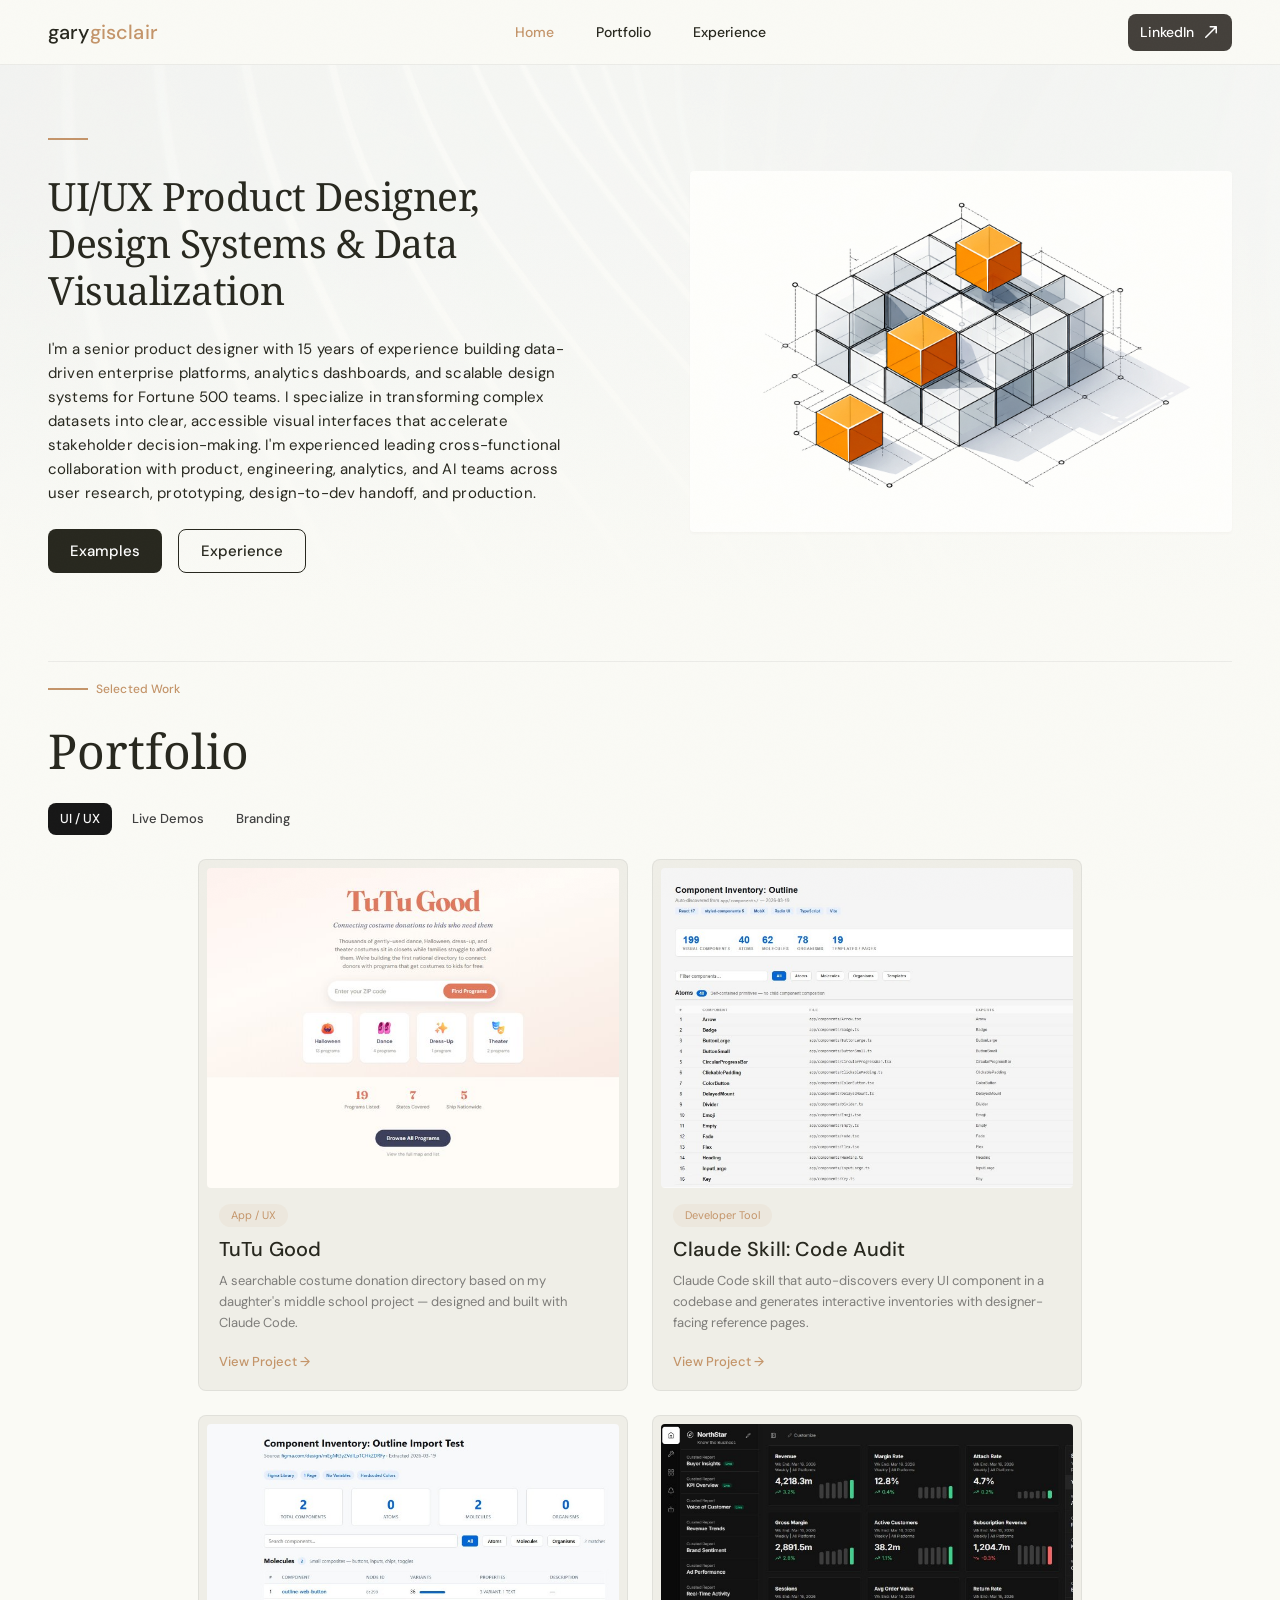
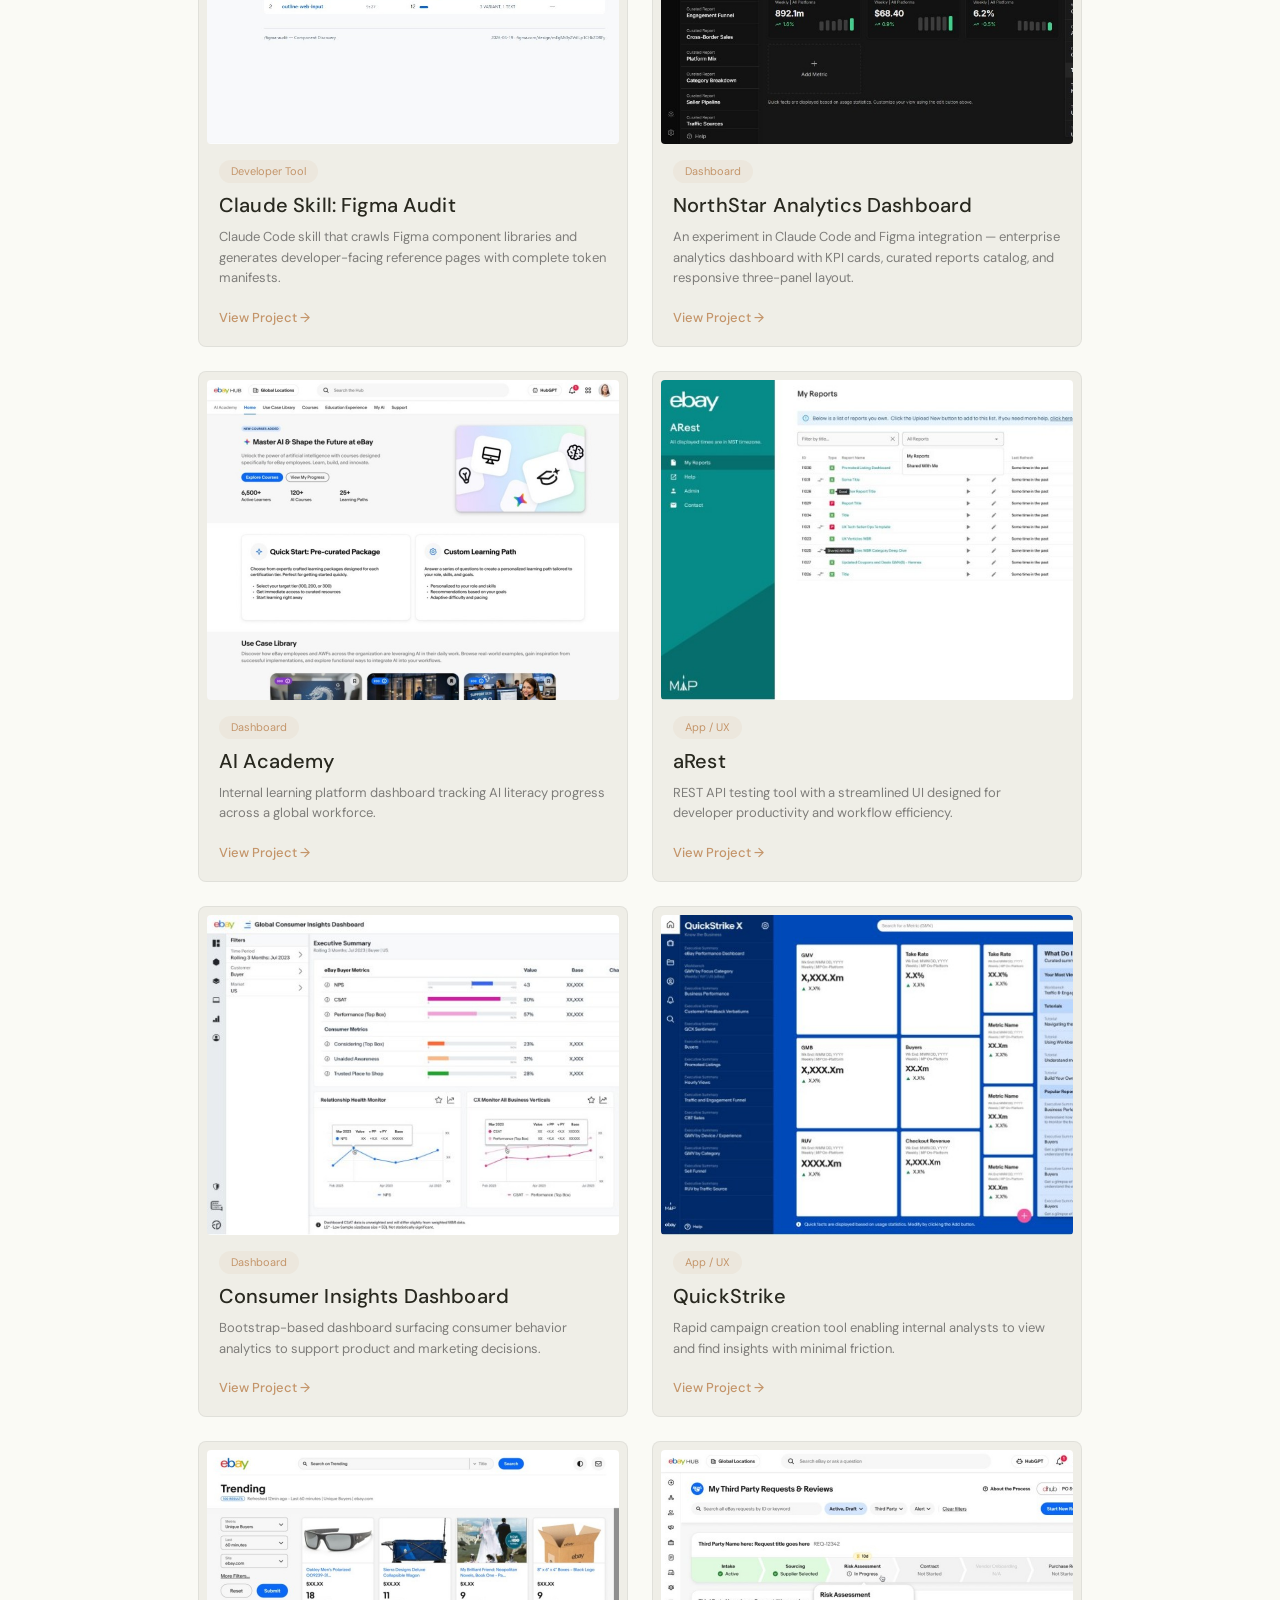
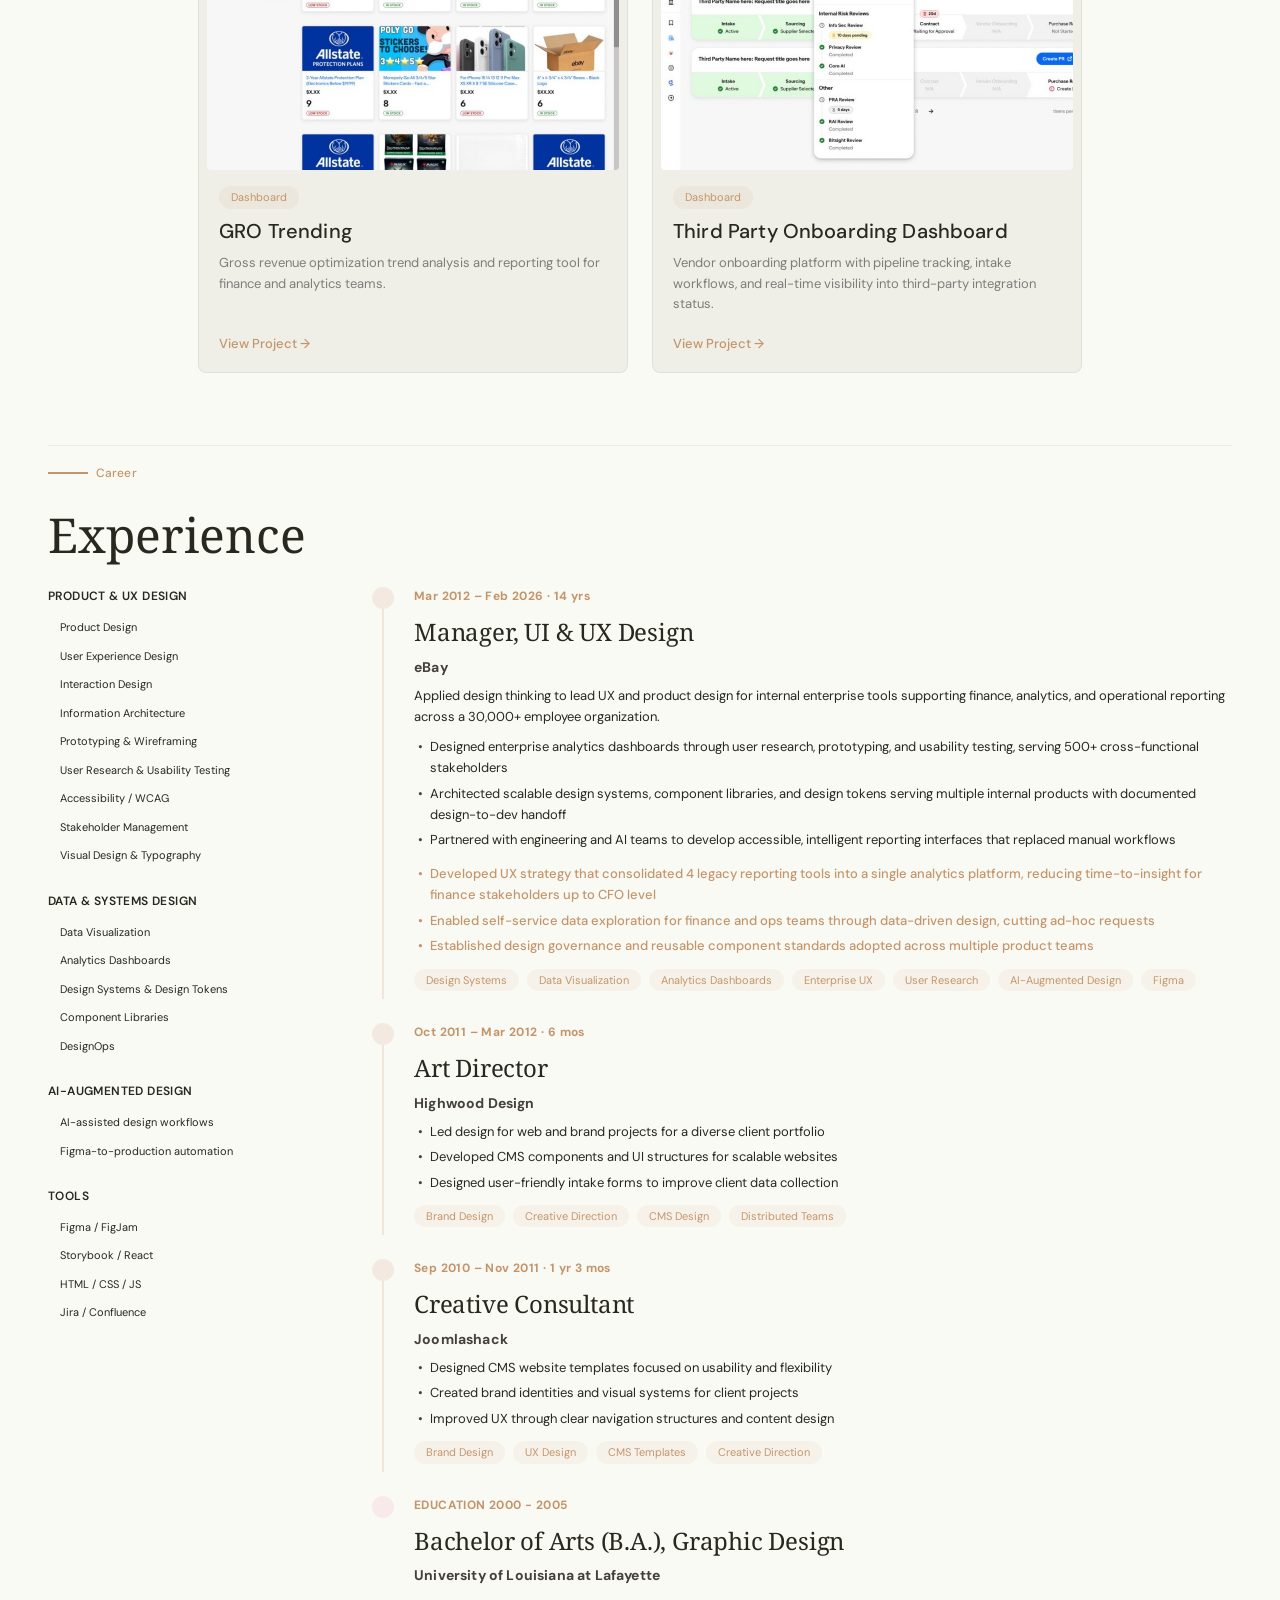
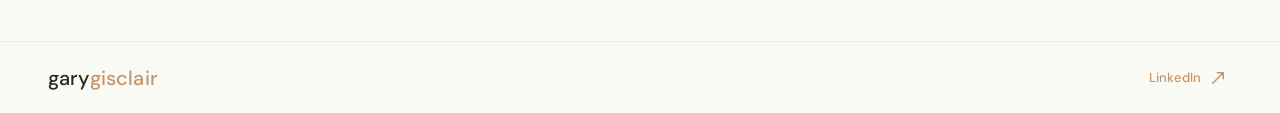
==== index.html @ 23866200 "Add TuTu Good project card to Live Demos and UI/UX tabs Costume donation directory based on Gary's d" ====
<!DOCTYPE html>
<html lang="en">
<head>
  <meta charset="UTF-8">
  <meta name="viewport" content="width=device-width, initial-scale=1.0">
  <title>Gary Gisclair — AI-Augmented Product Designer | UX/UI, Data Visualization & Design Systems</title>
  <meta name="description" content="Product designer with 14+ years creating data-driven enterprise applications, analytics dashboards, and scalable UI systems. Specializes in transforming complex data into clear visual interfaces.">
  <meta name="author" content="Gary Gisclair">
  <link rel="icon" href="/favicon.ico" sizes="any">
  <link rel="icon" href="/favicon.svg" type="image/svg+xml">
  <link rel="canonical" href="https://www.garygisclair.com/">

  <!-- Open Graph -->
  <meta property="og:type" content="website">
  <meta property="og:title" content="Gary Gisclair — AI-Augmented Product Designer">
  <meta property="og:description" content="Product designer with 14+ years creating data-driven enterprise applications, analytics dashboards, and scalable UI systems at eBay.">
  <meta property="og:url" content="https://www.garygisclair.com/">
  <meta property="og:image" content="https://www.garygisclair.com/images/hero-dashboard.png">
  <meta property="og:site_name" content="Gary Gisclair">

  <!-- Twitter Card -->
  <meta name="twitter:card" content="summary_large_image">
  <meta name="twitter:title" content="Gary Gisclair — AI-Augmented Product Designer">
  <meta name="twitter:description" content="Product designer with 14+ years creating data-driven enterprise applications, analytics dashboards, and scalable UI systems.">
  <meta name="twitter:image" content="https://www.garygisclair.com/images/hero-dashboard.png">

  <!-- Structured Data -->
  <script type="application/ld+json">
  {
    "@context": "https://schema.org",
    "@type": "ProfilePage",
    "mainEntity": {
      "@type": "Person",
      "name": "Gary Gisclair",
      "jobTitle": "AI-Augmented Product Designer",
      "description": "Product designer with 14+ years creating data-driven enterprise applications, analytics dashboards, and scalable UI systems.",
      "url": "https://www.garygisclair.com",
      "sameAs": [
        "https://www.linkedin.com/in/gary-gisclair-3093a55/"
      ],
      "alumniOf": {
        "@type": "CollegeOrUniversity",
        "name": "University of Louisiana at Lafayette"
      },
      "knowsAbout": [
        "Product Design",
        "User Experience Design",
        "Data Visualization",
        "Analytics Dashboards",
        "Design Systems",
        "AI-Augmented Design",
        "Enterprise UX",
        "Brand Design",
        "Interaction Design"
      ]
    }
  }
  </script>

  <link rel="preconnect" href="https://fonts.googleapis.com">
  <link rel="preconnect" href="https://fonts.gstatic.com" crossorigin>
  <link href="https://fonts.googleapis.com/css2?family=Noto+Serif:wght@400;500&family=DM+Sans:opsz,wght@9..40,300;9..40,400;9..40,500;9..40,600;9..40,700&display=swap" rel="stylesheet">
  <link rel="stylesheet" href="styles.css">
  <script src="https://mcp.figma.com/mcp/html-to-design/capture.js" async></script>
</head>
<body>

  <!-- Navigation -->
  <nav class="nav" aria-label="Main navigation">
    <div class="nav__inner">
      <a href="#" class="logo" aria-label="Gary Gisclair home">
        <span class="logo__first">gary</span><span class="logo__last">gisclair</span>
      </a>
      <div class="nav__links">
        <a href="#" class="nav__link nav__link--active">Home</a>
        <a href="#portfolio" class="nav__link">Portfolio</a>
        <a href="#experience" class="nav__link">Experience</a>
      </div>
      <div class="nav__actions">
        <a href="https://www.linkedin.com/in/gary-gisclair-3093a55/" target="_blank" rel="noopener noreferrer" class="btn btn--nav">
          LinkedIn
          <svg class="btn__icon" viewBox="0 0 18 18" fill="none" xmlns="http://www.w3.org/2000/svg" aria-hidden="true">
            <path d="M3.75 14.25L14.25 3.75M14.25 3.75H8.25M14.25 3.75V9.75" stroke="currentColor" stroke-width="1.5" stroke-linecap="round" stroke-linejoin="round"/>
          </svg>
        </a>
      </div>
    </div>
  </nav>

  <main>

    <!-- ================================================
         HERO
         ================================================ -->
    <section class="section hero" aria-label="Introduction">
      <div class="container">
        <div class="hero__inner">

          <div class="hero__content reveal">
            <div class="section-label" aria-hidden="true">
              <span class="section-label__line"></span>
            </div>
            <h1 class="hero__heading">UI/UX Product Designer, <br>Design Systems &amp; Data Visualization</h1>
            <p class="hero__bio">I'm a senior product designer with 15 years of experience building data-driven enterprise platforms, analytics dashboards, and scalable design systems for Fortune 500 teams. I specialize in transforming complex datasets into clear, accessible visual interfaces that accelerate stakeholder decision-making. I'm experienced leading cross-functional collaboration with product, engineering, analytics, and AI teams across user research, prototyping, design-to-dev handoff, and production.</p>
            <div class="hero__ctas">
              <a href="#portfolio" class="btn btn--solid btn--lg">Examples</a>
              <a href="#experience" class="btn btn--outline btn--lg">Experience</a>
            </div>
          </div>

          <div class="hero__card reveal">
            <img src="images/hero-cubes.png" alt="Isometric design system blocks illustration" class="hero__image">
          </div>

        </div>
      </div>
    </section>

    <!-- ================================================
         PORTFOLIO
         ================================================ -->
    <section class="section" id="portfolio" aria-label="Portfolio">
      <div class="container">

        <header class="section-header section-header--blue reveal">
          <div class="section-label">
            <span class="section-label__line"></span>
            <span class="section-label__text">Selected Work</span>
          </div>
          <h2 class="section-title">Portfolio</h2>
        </header>

        <div class="portfolio-tabs" role="tablist" aria-label="Portfolio categories">
          <button class="portfolio-tab portfolio-tab--active" role="tab" aria-selected="true" data-tab="ui-ux">UI / UX</button>
          <button class="portfolio-tab" role="tab" aria-selected="false" data-tab="live-demos">Live Demos</button>

          <button class="portfolio-tab" role="tab" aria-selected="false" data-tab="branding">Branding</button>
        </div>

        <div class="pcard-grid" id="portfolio-grid">

          <!-- Live Demos -->
          <a class="pcard pcard--link" data-tab="live-demos" href="https://garygisclair.github.io/costume-directory/" target="_blank" rel="noopener noreferrer">
            <div class="pcard__media"><img src="images/tutugood/page-01-824w.jpg" alt="TuTu Good costume donation directory" style="object-position: center center;"></div>
            <div class="pcard__body">
              <span class="tag pcard__category">Live Demo</span>
              <h3 class="pcard__title">TuTu Good</h3>
              <p class="pcard__desc">A searchable costume donation directory based on my daughter's middle school project — designed and built with Claude Code.</p>
              <span class="pcard__cta">View Demo &rarr;</span>
            </div>
          </a>

          <a class="pcard pcard--link" data-tab="live-demos" href="https://northstar-live.vercel.app/" target="_blank" rel="noopener noreferrer">
            <div class="pcard__media"><img src="images/northstar-Thumbnail.png" alt="NorthStar Live Dashboard" style="object-position: left top;"></div>
            <div class="pcard__body">
              <span class="tag pcard__category">Live Demo</span>
              <h3 class="pcard__title">NorthStar Live</h3>
              <p class="pcard__desc">Live economic and financial indicators dashboard powered by FRED data, featuring interactive time-series charts and customizable KPI cards.</p>
              <span class="pcard__cta">View Demo &rarr;</span>
            </div>
          </a>

          <a class="pcard pcard--link" data-tab="live-demos" href="https://garygisclair.github.io/northstar/" target="_blank" rel="noopener noreferrer">
            <div class="pcard__media"><img src="images/thumb-northstar.jpg" alt="NorthStar Analytics Dashboard" style="object-position: left top;"></div>
            <div class="pcard__body">
              <span class="tag pcard__category">Live Demo</span>
              <h3 class="pcard__title">NorthStar Analytics Dashboard</h3>
              <p class="pcard__desc">An experiment in Claude Code and Figma integration — enterprise analytics dashboard with KPI cards, curated reports catalog, and responsive three-panel layout.</p>
              <span class="pcard__cta">View Demo &rarr;</span>
            </div>
          </a>

          <a class="pcard pcard--link" data-tab="live-demos" href="https://garygisclair.github.io/supermega-design-system/" target="_blank" rel="noopener noreferrer">
            <div class="pcard__media"><img src="images/thumb-supermega.jpg" alt="Supermega Design System"></div>
            <div class="pcard__body">
              <span class="tag pcard__category">Live Demo</span>
              <h3 class="pcard__title">Supermega Design System</h3>
              <p class="pcard__desc">Interactive design system with component documentation and a playground template. Built using Claude Code AI.</p>
              <span class="pcard__cta">View Demo &rarr;</span>
            </div>
          </a>

          <a class="pcard pcard--link" data-tab="live-demos" href="https://garygisclair.github.io/company-ai-compare-dashboard/" target="_blank" rel="noopener noreferrer">
            <div class="pcard__media"><img src="images/thumb-ai-dashboard.jpg" alt="AI Leadership Dashboard" style="object-position: left top;"></div>
            <div class="pcard__body">
              <span class="tag pcard__category">Live Demo</span>
              <h3 class="pcard__title">AI Leadership Dashboard</h3>
              <p class="pcard__desc">Analytics dashboard tracking AI adoption, usage trends, and performance across applications. Prototyped with Claude Code.</p>
              <span class="pcard__cta">View Demo &rarr;</span>
            </div>
          </a>

          <a class="pcard pcard--link" data-tab="live-demos" href="https://garygisclair.github.io/visualization-design-handbook/index.html" target="_blank" rel="noopener noreferrer">
            <div class="pcard__media"><img src="images/thumb-viz-handbook.jpg" alt="Visualization Design Handbook" style="object-position: left top;"></div>
            <div class="pcard__body">
              <span class="tag pcard__category">Live Demo</span>
              <h3 class="pcard__title">Visualization Design Handbook</h3>
              <p class="pcard__desc">Figma design library encoding Tufte and Few principles for data visualization. Created with Claude Code.</p>
              <span class="pcard__cta">View Demo &rarr;</span>
            </div>
          </a>

          <a class="pcard pcard--link" data-tab="live-demos" href="https://garygisclair.github.io/supermega-sitebuilder/" target="_blank" rel="noopener noreferrer">
            <div class="pcard__media"><img src="images/thumb-sitebuilder.jpg" alt="SuperMega Sitebuilder" style="object-position: left top;"></div>
            <div class="pcard__body">
              <span class="tag pcard__category">Live Demo</span>
              <h3 class="pcard__title">SuperMega Sitebuilder</h3>
              <p class="pcard__desc">AI-powered page builder prototype with scripted chat demo and animated block assembly. Built entirely with Claude Code.</p>
              <span class="pcard__cta">View Demo &rarr;</span>
            </div>
          </a>

          <a class="pcard pcard--link" data-tab="live-demos" href="https://garygisclair.github.io/experiement-ai-compare/" target="_blank" rel="noopener noreferrer">
            <div class="pcard__media"><img src="images/thumb-ai-compare.jpg" alt="AI Compare Experiment" style="object-position: left top;"></div>
            <div class="pcard__body">
              <span class="tag pcard__category">Live Demo</span>
              <h3 class="pcard__title">AI Compare Experiment</h3>
              <p class="pcard__desc">Data visualization dashboard comparing AI tool adoption, usage trends, and engagement metrics. A Claude Code and Figma Make experiment.</p>
              <span class="pcard__cta">View Demo &rarr;</span>
            </div>
          </a>

          <a class="pcard pcard--link" data-tab="live-demos" href="demos/code-audit/inventory.html" target="_blank" rel="noopener noreferrer">
            <div class="pcard__media"><img src="images/code-audit-skill/page-01.jpg" alt="Code Audit Skill — Outline inventory" style="object-position: left top;"></div>
            <div class="pcard__body">
              <span class="tag pcard__category">Live Demo</span>
              <h3 class="pcard__title">Code Audit: Outline (199 Components)</h3>
              <p class="pcard__desc">Auto-discovered component inventory from the Outline codebase — 199 components classified by atomic design tier. Generated by a Claude Code AI skill.</p>
              <span class="pcard__cta">View Demo &rarr;</span>
            </div>
          </a>

          <a class="pcard pcard--link" data-tab="live-demos" href="demos/code-audit/buttons.html" target="_blank" rel="noopener noreferrer">
            <div class="pcard__media"><img src="images/code-audit-skill/page-02.jpg" alt="Code Audit Skill — Outline Button reference" style="object-position: left top;"></div>
            <div class="pcard__body">
              <span class="tag pcard__category">Live Demo</span>
              <h3 class="pcard__title">Code Audit: Outline Button</h3>
              <p class="pcard__desc">Auto-generated component reference page for the Outline Button — every variant rendered with token documentation. Generated by a Claude Code skill.</p>
              <span class="pcard__cta">View Demo &rarr;</span>
            </div>
          </a>

          <!-- UI / UX -->
          <article class="pcard" data-tab="ui-ux" data-id="tutugood" role="button" tabindex="0" style="display:none;">
            <div class="pcard__media"><img src="images/tutugood/page-01-824w.jpg" alt="TuTu Good costume donation directory" style="object-position: center center;"></div>
            <div class="pcard__body">
              <span class="tag pcard__category">App / UX</span>
              <h3 class="pcard__title">TuTu Good</h3>
              <p class="pcard__desc">A searchable costume donation directory based on my daughter's middle school project — designed and built with Claude Code.</p>
              <button class="pcard__cta" tabindex="-1" aria-hidden="true">View Project &rarr;</button>
            </div>
          </article>

          <article class="pcard" data-tab="ui-ux" data-id="code-audit-skill" role="button" tabindex="0" style="display:none;">
            <div class="pcard__media"><img src="images/code-audit-skill/page-01-824w.jpg" alt="Code Audit Skill" style="object-position: left top;"></div>
            <div class="pcard__body">
              <span class="tag pcard__category">Developer Tool</span>
              <h3 class="pcard__title">Claude Skill: Code Audit</h3>
              <p class="pcard__desc">Claude Code skill that auto-discovers every UI component in a codebase and generates interactive inventories with designer-facing reference pages.</p>
              <button class="pcard__cta" tabindex="-1" aria-hidden="true">View Project &rarr;</button>
            </div>
          </article>

          <article class="pcard" data-tab="ui-ux" data-id="figma-audit-skill" role="button" tabindex="0" style="display:none;">
            <div class="pcard__media"><img src="images/figma-audit-skill/page-01-824w.jpg" alt="Figma Audit Skill" style="object-position: left top;"></div>
            <div class="pcard__body">
              <span class="tag pcard__category">Developer Tool</span>
              <h3 class="pcard__title">Claude Skill: Figma Audit</h3>
              <p class="pcard__desc">Claude Code skill that crawls Figma component libraries and generates developer-facing reference pages with complete token manifests.</p>
              <button class="pcard__cta" tabindex="-1" aria-hidden="true">View Project &rarr;</button>
            </div>
          </article>

          <article class="pcard" data-tab="ui-ux" data-id="northstar" role="button" tabindex="0" style="display:none;">
            <div class="pcard__media"><img src="images/northstar/page-01-824w.jpg" alt="NorthStar Analytics Dashboard" style="object-position: left top;"></div>
            <div class="pcard__body">
              <span class="tag pcard__category">Dashboard</span>
              <h3 class="pcard__title">NorthStar Analytics Dashboard</h3>
              <p class="pcard__desc">An experiment in Claude Code and Figma integration — enterprise analytics dashboard with KPI cards, curated reports catalog, and responsive three-panel layout.</p>
              <button class="pcard__cta" tabindex="-1" aria-hidden="true">View Project &rarr;</button>
            </div>
          </article>

          <article class="pcard" data-tab="ui-ux" data-id="ai-academy" role="button" tabindex="0" style="display:none;">
            <div class="pcard__media"><img src="images/ai-academy/page-01-824w.jpg" alt="AI Academy dashboard" style="object-position: left top;"></div>
            <div class="pcard__body">
              <span class="tag pcard__category">Dashboard</span>
              <h3 class="pcard__title">AI Academy</h3>
              <p class="pcard__desc">Internal learning platform dashboard tracking AI literacy progress across a global workforce.</p>
              <button class="pcard__cta" tabindex="-1" aria-hidden="true">View Project &rarr;</button>
            </div>
          </article>

          <article class="pcard" data-tab="ui-ux" data-id="arest" role="button" tabindex="0" style="display:none;">
            <div class="pcard__media"><img src="images/arest/page-02-824w.jpg" alt="aRest API testing tool" style="object-position: left top;"></div>
            <div class="pcard__body">
              <span class="tag pcard__category">App / UX</span>
              <h3 class="pcard__title">aRest</h3>
              <p class="pcard__desc">REST API testing tool with a streamlined UI designed for developer productivity and workflow efficiency.</p>
              <button class="pcard__cta" tabindex="-1" aria-hidden="true">View Project &rarr;</button>
            </div>
          </article>

          <article class="pcard" data-tab="ui-ux" data-id="consumer-insights-dashboard" role="button" tabindex="0" style="display:none;">
            <div class="pcard__media"><img src="images/consumer-insights-dashboard/page-01-824w.jpg" alt="Consumer Insights Dashboard" style="object-position: left top;"></div>
            <div class="pcard__body">
              <span class="tag pcard__category">Dashboard</span>
              <h3 class="pcard__title">Consumer Insights Dashboard</h3>
              <p class="pcard__desc">Bootstrap-based dashboard surfacing consumer behavior analytics to support product and marketing decisions.</p>
              <button class="pcard__cta" tabindex="-1" aria-hidden="true">View Project &rarr;</button>
            </div>
          </article>

          <article class="pcard" data-tab="ui-ux" data-id="quickstrike" role="button" tabindex="0" style="display:none;">
            <div class="pcard__media"><img src="images/quickstrike/page-02-824w.jpg" alt="QuickStrike campaign creation tool" style="object-position: left top;"></div>
            <div class="pcard__body">
              <span class="tag pcard__category">App / UX</span>
              <h3 class="pcard__title">QuickStrike</h3>
              <p class="pcard__desc">Rapid campaign creation tool enabling internal analysts to view and find insights with minimal friction.</p>
              <button class="pcard__cta" tabindex="-1" aria-hidden="true">View Project &rarr;</button>
            </div>
          </article>

          <article class="pcard" data-tab="ui-ux" data-id="gro-trending" role="button" tabindex="0" style="display:none;">
            <div class="pcard__media"><img src="images/gro-trending/page-01-824w.jpg" alt="GRO Trending revenue dashboard" style="object-position: left top;"></div>
            <div class="pcard__body">
              <span class="tag pcard__category">Dashboard</span>
              <h3 class="pcard__title">GRO Trending</h3>
              <p class="pcard__desc">Gross revenue optimization trend analysis and reporting tool for finance and analytics teams.</p>
              <button class="pcard__cta" tabindex="-1" aria-hidden="true">View Project &rarr;</button>
            </div>
          </article>

          <article class="pcard" data-tab="ui-ux" data-id="third-party-dashboard" role="button" tabindex="0" style="display:none;">
            <div class="pcard__media"><img src="images/third-party-dashboard/page-01-824w.jpg" alt="Third Party vendor analytics dashboard" style="object-position: left top;"></div>
            <div class="pcard__body">
              <span class="tag pcard__category">Dashboard</span>
              <h3 class="pcard__title">Third Party Onboarding Dashboard</h3>
              <p class="pcard__desc">Vendor onboarding platform with pipeline tracking, intake workflows, and real-time visibility into third-party integration status.</p>
              <button class="pcard__cta" tabindex="-1" aria-hidden="true">View Project &rarr;</button>
            </div>
          </article>

          <!-- Branding -->
          <article class="pcard" data-tab="branding" data-id="finance-coe-branding" role="button" tabindex="0" style="display:none;">
            <div class="pcard__media pcard__media--contain"><img src="images/finance-coe-branding/page-01.jpg" alt="Finance COE brand identity"></div>
            <div class="pcard__body">
              <span class="tag pcard__category">Branding</span>
              <h3 class="pcard__title">Finance COE Branding</h3>
              <p class="pcard__desc">Visual identity system and brand guidelines for a Finance Center of Excellence team.</p>
              <button class="pcard__cta" tabindex="-1" aria-hidden="true">View Project &rarr;</button>
            </div>
          </article>

          <article class="pcard" data-tab="branding" data-id="finance-innovation-transformation" role="button" tabindex="0" style="display:none;">
            <div class="pcard__media pcard__media--contain"><img src="images/fit-Thumbnail.png" alt="Finance Innovation and Transformation logo"></div>
            <div class="pcard__body">
              <span class="tag pcard__category">Branding</span>
              <h3 class="pcard__title">Finance Innovation &amp; Transformation</h3>
              <p class="pcard__desc">Logo and brand identity for an internal Finance Innovation and Transformation program.</p>
              <button class="pcard__cta" tabindex="-1" aria-hidden="true">View Project &rarr;</button>
            </div>
          </article>

          <article class="pcard" data-tab="branding" data-id="arest-logo" role="button" tabindex="0" style="display:none;">
            <div class="pcard__media pcard__media--contain"><img src="images/aRest-Thumbnail.png" alt="aRest logo"></div>
            <div class="pcard__body">
              <span class="tag pcard__category">Branding</span>
              <h3 class="pcard__title">aRest Logo</h3>
              <p class="pcard__desc">Logo and brand identity for aRest, an internal REST API testing and documentation tool.</p>
              <button class="pcard__cta" tabindex="-1" aria-hidden="true">View Project &rarr;</button>
            </div>
          </article>

          <article class="pcard" data-tab="branding" data-id="map-logo" role="button" tabindex="0" style="display:none;">
            <div class="pcard__media pcard__media--contain"><img src="images/map-Thumbnail.png" alt="Marketplaces Analytics Program logo"></div>
            <div class="pcard__body">
              <span class="tag pcard__category">Branding</span>
              <h3 class="pcard__title">Marketplaces Analytics Program</h3>
              <p class="pcard__desc">Visual identity for an internal Marketplaces Analytics Program — Elevating Analytics.</p>
              <button class="pcard__cta" tabindex="-1" aria-hidden="true">View Project &rarr;</button>
            </div>
          </article>

          <article class="pcard" data-tab="branding" data-id="ux-central-logo" role="button" tabindex="0" style="display:none;">
            <div class="pcard__media pcard__media--contain"><img src="images/ux-central-logo/page-01.jpg" alt="UX Central logo design"></div>
            <div class="pcard__body">
              <span class="tag pcard__category">Branding</span>
              <h3 class="pcard__title">UX Central Logo</h3>
              <p class="pcard__desc">Brand identity and logo design for a centralized UX design system and shared component library.</p>
              <button class="pcard__cta" tabindex="-1" aria-hidden="true">View Project &rarr;</button>
            </div>
          </article>

        </div>

      </div>
    </section>

    <!-- ================================================
         EXPERIENCE
         ================================================ -->
    <section class="section" id="experience" aria-label="Experience">
      <div class="container">

        <header class="section-header section-header--purple reveal">
          <div class="section-label">
            <span class="section-label__line"></span>
            <span class="section-label__text">Career</span>
          </div>
          <h2 class="section-title">Experience</h2>
        </header>

        <div class="experience-inner">

          <!-- Skills Sidebar -->
          <aside class="skills" aria-label="Core skills">
            <div class="skills__group">
              <p class="skills__heading">PRODUCT &amp; UX DESIGN</p>
              <ul class="skills__tags">
                <li class="skill-tag">Product Design</li>
                <li class="skill-tag">User Experience Design</li>
                <li class="skill-tag">Interaction Design</li>
                <li class="skill-tag">Information Architecture</li>
                <li class="skill-tag">Prototyping &amp; Wireframing</li>
                <li class="skill-tag">User Research &amp; Usability Testing</li>
                <li class="skill-tag">Accessibility / WCAG</li>
                <li class="skill-tag">Stakeholder Management</li>
                <li class="skill-tag">Visual Design &amp; Typography</li>
              </ul>
            </div>
            <div class="skills__group">
              <p class="skills__heading">DATA &amp; SYSTEMS DESIGN</p>
              <ul class="skills__tags">
                <li class="skill-tag">Data Visualization</li>
                <li class="skill-tag">Analytics Dashboards</li>
                <li class="skill-tag">Design Systems &amp; Design Tokens</li>
                <li class="skill-tag">Component Libraries</li>
                <li class="skill-tag">DesignOps</li>
              </ul>
            </div>
            <div class="skills__group">
              <p class="skills__heading">AI-AUGMENTED DESIGN</p>
              <ul class="skills__tags">
                <li class="skill-tag">AI-assisted design workflows</li>
                <li class="skill-tag">Figma-to-production automation</li>
              </ul>
            </div>
            <div class="skills__group">
              <p class="skills__heading">TOOLS</p>
              <ul class="skills__tags">
                <li class="skill-tag">Figma / FigJam</li>
                <li class="skill-tag">Storybook / React</li>
                <li class="skill-tag">HTML / CSS / JS</li>

                <li class="skill-tag">Jira / Confluence</li>
              </ul>
            </div>
          </aside>

          <!-- Timeline -->
          <div class="timeline" role="list" aria-label="Work history">

            <div class="timeline__item" role="listitem">
              <div class="timeline__marker" aria-hidden="true">
                <div class="timeline__dot"></div>
                <div class="timeline__connector"></div>
              </div>
              <div class="timeline__body">
                <p class="timeline__date">Mar 2012 – Feb 2026 · 14 yrs</p>
                <h3 class="timeline__role">Manager, UI &amp; UX Design</h3>
                <p class="timeline__company">eBay</p>
                <p class="timeline__desc">Applied design thinking to lead UX and product design for internal enterprise tools supporting finance, analytics, and operational reporting across a 30,000+ employee organization.</p>
                <ul class="timeline__bullets">
                  <li>Designed enterprise analytics dashboards through user research, prototyping, and usability testing, serving 500+ cross-functional stakeholders</li>
                  <li>Architected scalable design systems, component libraries, and design tokens serving multiple internal products with documented design-to-dev handoff</li>
                  <li>Partnered with engineering and AI teams to develop accessible, intelligent reporting interfaces that replaced manual workflows</li>
                </ul>
                <ul class="timeline__highlights">
                  <li>Developed UX strategy that consolidated 4 legacy reporting tools into a single analytics platform, reducing time-to-insight for finance stakeholders up to CFO level</li>
                  <li>Enabled self-service data exploration for finance and ops teams through data-driven design, cutting ad-hoc requests</li>
                  <li>Established design governance and reusable component standards adopted across multiple product teams</li>
                </ul>
                <ul class="tag-list" aria-label="Skills used">
                  <li class="tag">Design Systems</li>
                  <li class="tag">Data Visualization</li>
                  <li class="tag">Analytics Dashboards</li>
                  <li class="tag">Enterprise UX</li>
                  <li class="tag">User Research</li>
                  <li class="tag">AI-Augmented Design</li>
                  <li class="tag">Figma</li>
                </ul>
              </div>
            </div>

            <div class="timeline__item" role="listitem">
              <div class="timeline__marker" aria-hidden="true">
                <div class="timeline__dot"></div>
                <div class="timeline__connector"></div>
              </div>
              <div class="timeline__body">
                <p class="timeline__date">Oct 2011 – Mar 2012 · 6 mos</p>
                <h3 class="timeline__role">Art Director</h3>
                <p class="timeline__company">Highwood Design</p>
                <ul class="timeline__bullets">
                  <li>Led design for web and brand projects for a diverse client portfolio</li>
                  <li>Developed CMS components and UI structures for scalable websites</li>
                  <li>Designed user-friendly intake forms to improve client data collection</li>
                </ul>
                <ul class="tag-list" aria-label="Skills used">
                  <li class="tag">Brand Design</li>
                  <li class="tag">Creative Direction</li>
                  <li class="tag">CMS Design</li>
                  <li class="tag">Distributed Teams</li>
                </ul>
              </div>
            </div>

            <div class="timeline__item" role="listitem">
              <div class="timeline__marker" aria-hidden="true">
                <div class="timeline__dot"></div>
                <div class="timeline__connector"></div>
              </div>
              <div class="timeline__body">
                <p class="timeline__date">Sep 2010 – Nov 2011 · 1 yr 3 mos</p>
                <h3 class="timeline__role">Creative Consultant</h3>
                <p class="timeline__company">Joomlashack</p>
                <ul class="timeline__bullets">
                  <li>Designed CMS website templates focused on usability and flexibility</li>
                  <li>Created brand identities and visual systems for client projects</li>
                  <li>Improved UX through clear navigation structures and content design</li>
                </ul>
                <ul class="tag-list" aria-label="Skills used">
                  <li class="tag">Brand Design</li>
                  <li class="tag">UX Design</li>
                  <li class="tag">CMS Templates</li>
                  <li class="tag">Creative Direction</li>
                </ul>
              </div>
            </div>

            <div class="timeline__item timeline__item--edu" role="listitem">
              <div class="timeline__marker" aria-hidden="true">
                <div class="timeline__dot timeline__dot--pink"></div>
              </div>
              <div class="timeline__body">
                <p class="timeline__date timeline__date--pink">EDUCATION 2000 - 2005</p>
                <h3 class="timeline__role">Bachelor of Arts (B.A.), Graphic Design</h3>
                <p class="timeline__company">University of Louisiana at Lafayette</p>
              </div>
            </div>

          </div>
        </div>
      </div>
    </section>

  </main>

  <!-- Footer -->
  <footer class="footer" role="contentinfo">
    <div class="footer__inner">
      <a href="#" class="logo" aria-label="Gary Gisclair">
        <span class="logo__first">gary</span><span class="logo__last">gisclair</span>
      </a>
      <a href="https://www.linkedin.com/in/gary-gisclair-3093a55/" target="_blank" rel="noopener noreferrer" class="btn btn--text">
        LinkedIn
        <svg class="btn__icon" viewBox="0 0 18 18" fill="none" xmlns="http://www.w3.org/2000/svg" aria-hidden="true">
          <path d="M3.75 14.25L14.25 3.75M14.25 3.75H8.25M14.25 3.75V9.75" stroke="currentColor" stroke-width="1.5" stroke-linecap="round" stroke-linejoin="round"/>
        </svg>
      </a>
    </div>
  </footer>


  <!-- ================================================
       PROJECT DETAIL MODAL
       ================================================ -->
  <div class="modal-overlay" id="modal-overlay" hidden aria-modal="true" role="dialog" aria-labelledby="modal-title">
    <div class="modal" id="modal">
      <button class="modal__close" id="modal-close" aria-label="Close project detail">&#x2715;</button>
      <div class="modal__hero" id="modal-hero" aria-hidden="true"><img id="modal-hero-img" src="" alt="" hidden></div>
      <div class="modal__content">
        <div class="modal__meta">
          <span class="tag" id="modal-category"></span>
        </div>
        <h2 class="modal__title" id="modal-title"></h2>
        <hr class="modal__divider">
        <div class="modal__sections">
          <div>
            <p class="modal__section-label">Overview</p>
            <p class="modal__section-text" id="modal-overview"></p>
          </div>
          <div id="modal-gallery-section">
            <p class="modal__section-label">Gallery</p>
            <div class="modal__gallery" id="modal-gallery"></div>
          </div>
        </div>
      </div>
    </div>
  </div>

<script>
  /* ---- Project data ---- */
  const projects = {
    'tutugood': {
      title: 'TuTu Good',
      category: 'App / UX',
      overview: 'A national costume donation directory that connects donors with programs distributing free costumes to kids. Based on my daughter\'s middle school project and designed and built entirely with Claude Code. Features a homepage with ZIP code search and category cards, plus a split-panel directory view with an interactive Leaflet map, radius filtering, and category pills. CSV-powered with 19 verified listings across 6 states. Deployed to GitHub Pages.',
      hero: 'images/tutugood/page-01.jpg',
      gallery: ['images/tutugood/page-02.jpg'],
    },
    'northstar': {
      title: 'NorthStar Analytics Dashboard',
      category: 'Dashboard',
      overview: 'An experiment in Claude Code and Figma integration — enterprise analytics dashboard with a three-panel responsive layout, customizable KPI cards, a curated reports catalog with drag-reorder and group merging, dataset directory with SLA tracking, and a slideshow presentation system. Built with React 19, TypeScript, Tailwind v4, and Radix Themes. Dark mode default.',
      hero: 'images/northstar/page-01.jpg',
      galleryColumns: 1,
      gallery: ['images/northstar/page-02.jpg','images/northstar/page-03.jpg','images/northstar/page-04.jpg','images/northstar/page-05.jpg'],
    },
    'ai-academy': {
      title: 'AI Academy',
      category: 'Dashboard',
      overview: 'AI Academy is an internal learning management platform designed to accelerate AI literacy across a global workforce. The dashboard provides employees and managers with real-time visibility into course completion, skill assessments, and personalized learning paths.',
      hero: 'images/ai-academy/page-01.jpg',
      gallery: ['images/ai-academy/page-02.jpg','images/ai-academy/page-03.jpg'],
    },
    'arest': {
      title: 'aRest',
      category: 'App / UX',
      overview: 'A REST API testing and documentation tool designed to reduce friction in developer workflows. The interface focuses on speed and clarity — allowing engineers to configure, execute, and inspect API calls with minimal overhead.',
      hero: 'images/arest/page-02.jpg',
      gallery: ['images/arest/page-01.jpg','images/arest/page-03.jpg'],
    },
    'consumer-insights-dashboard': {
      title: 'Consumer Insights Dashboard',
      category: 'Dashboard',
      overview: 'A Bootstrap-based analytics dashboard surfacing consumer behavior data to product managers and marketing strategists. Aggregates purchase patterns, search trends, and engagement metrics into a single view, enabling data-driven decisions without requiring SQL or data engineering support.',
      hero: 'images/consumer-insights-dashboard/page-01.jpg',
      gallery: ['images/consumer-insights-dashboard/page-02.jpg','images/consumer-insights-dashboard/page-07.jpg','images/consumer-insights-dashboard/page-04.jpg','images/consumer-insights-dashboard/page-09.jpg'],
    },
    'finance-coe-branding': {
      title: 'Finance COE Branding',
      category: 'Branding',
      overview: 'A complete visual identity system for a Finance Center of Excellence, including logo design, color palette, typography guidelines, and branded templates for presentations, reports, and internal communications.',
      fit: 'contain',
      hero: 'images/finance-coe-branding/page-02.jpg',
      galleryColumns: 2,
      gallery: ['images/finance-coe-branding/page-03.jpg','images/finance-coe-branding/page-04.jpg','images/finance-coe-branding/page-05.jpg','images/finance-coe-branding/page-06.jpg'],
    },
    'finance-innovation-transformation': {
      title: 'Finance Innovation & Transformation',
      category: 'Branding',
      overview: 'Logo design and brand identity for an internal Finance Innovation and Transformation program. The identity communicates a forward-thinking, tech-forward culture within the finance organization. Delivered across digital and print touchpoints including decks, badges, and internal portals.',
      fit: 'contain',
      hero: 'images/finance-innovation-transformation/page-01.jpg',
      galleryColumns: 2,
      gallery: ['images/finance-innovation-transformation/page-02.jpg','images/finance-innovation-transformation/page-03.jpg','images/finance-innovation-transformation/page-04.jpg','images/finance-innovation-transformation/page-05.jpg'],
    },
    'gro-trending': {
      title: 'GRO Trending',
      category: 'Dashboard',
      overview: 'A gross revenue optimization trend analysis and reporting tool built for finance and analytics teams. Visualizes revenue drivers, churn indicators, and promotional lift across time periods. Designed to replace static spreadsheet reports with an interactive, filterable interface.',
      hero: 'images/gro-trending/page-02.jpg',
    },
    'quickstrike': {
      title: 'QuickStrike',
      category: 'App / UX',
      overview: 'QuickStrike is a rapid campaign creation tool that allows internal analysts to view and find insights with minimal friction. The UX reduces a multi-step process into a guided, single-screen flow — cutting campaign setup time and reducing dependency on engineering support.',
      hero: 'images/quickstrike/page-03.jpg',
      galleryPosition: 'left',
      gallery: ['images/quickstrike/page-01.jpg','images/quickstrike/page-04.jpg','images/quickstrike/page-05.jpg','images/quickstrike/page-06.jpg','images/quickstrike/page-07.jpg','images/quickstrike/page-08.jpg'],
    },
    'third-party-dashboard': {
      title: 'Third Party Dashboard',
      category: 'Dashboard',
      overview: 'A partner and vendor analytics reporting interface providing real-time visibility into third-party performance data. Enables partner relationship managers to monitor SLA compliance, integration health, and financial settlements without needing custom data pulls.',
      hero: 'images/third-party-dashboard/page-02.jpg',
      gallery: ['images/third-party-dashboard/page-03.jpg','images/third-party-dashboard/page-04.jpg','images/third-party-dashboard/page-05.jpg','images/third-party-dashboard/page-06.jpg'],
    },
    'ux-central-logo': {
      title: 'UX Central Logo',
      category: 'Branding',
      overview: 'Brand identity and logo design for UX Central — a centralized UX design system and shared component library. The mark needed to feel both systematic and human, reflecting the team\'s role as both a design operations function and a creative community.',
      fit: 'contain',
      heroBg: '#1a1a1a',
      hero: 'images/ux-central-logo/page-02.jpg',
      galleryColumns: 2,
      gallery: ['images/ux-central-logo/page-03.jpg','images/ux-central-logo/page-04.jpg'],
    },
    'arest-logo': {
      title: 'aRest Logo',
      category: 'Branding',
      overview: 'Logo and brand identity for aRest, an internal REST API testing and documentation tool. The mark balances technical precision with approachability, reflecting the tool\'s focus on simplifying complex API workflows for developers.',
      fit: 'contain',
      heroBg: '#d9f0e3',
      hero: 'images/arest/aRest-hero.png',
    },
    'map-logo': {
      title: 'Marketplaces Analytics Program',
      category: 'Branding',
      overview: 'Visual identity for the Marketplaces Analytics Program — an internal initiative to elevate analytics capabilities across marketplace teams. The logo conveys upward momentum and data-driven decision making.',
      fit: 'contain',
      heroBg: '#0d0d1a',
      hero: 'images/map-hero.png',
    },
    'code-audit-skill': {
      title: 'Claude Skill: Code Audit',
      category: 'Developer Tool',
      overview: 'A Claude Code skill that extracts and audits design systems from any codebase. Point it at a repo — it auto-discovers every UI component, classifies them as Atom / Molecule / Organism, and generates an interactive inventory. Pick any component and get a full HTML reference page with every variant rendered, color tokens with inline swatches, interaction state documentation, and a Figma Import Cheat Sheet with auto-layout settings and variable definitions.',
      hero: 'images/code-audit-skill/page-01.jpg',
      gallery: ['images/code-audit-skill/page-02.jpg'],
    },
    'figma-audit-skill': {
      title: 'Claude Skill: Figma Audit',
      category: 'Developer Tool',
      overview: 'The reverse of Code Audit — a Claude Code skill that crawls Figma component libraries via the MCP API and generates developer-facing reference pages. It discovers all component sets in a file, classifies them by atomic design tier, and extracts every design token bound to each component.',
      hero: 'images/figma-audit-skill/page-01.jpg',
      gallery: ['images/figma-audit-skill/page-02.jpg'],
    },
  };

  /* ---- Tab filtering ---- */
  const tabs = document.querySelectorAll('.portfolio-tab');
  const cards = document.querySelectorAll('#portfolio-grid .pcard');

  function activateTab(tab) {
    const target = tab.dataset.tab;
    tabs.forEach(t => {
      t.classList.toggle('portfolio-tab--active', t === tab);
      t.setAttribute('aria-selected', t === tab ? 'true' : 'false');
    });
    cards.forEach(card => {
      card.style.display = card.dataset.tab === target ? '' : 'none';
    });
  }

  tabs.forEach(tab => tab.addEventListener('click', () => activateTab(tab)));
  activateTab(document.querySelector('.portfolio-tab--active'));

  /* ---- Modal ---- */
  const overlay  = document.getElementById('modal-overlay');
  const modal    = document.getElementById('modal');
  const closeBtn = document.getElementById('modal-close');

  function openModal(id) {
    const project = projects[id];
    if (!project) return;

    document.getElementById('modal-title').textContent    = project.title;
    document.getElementById('modal-category').textContent = project.category;
    document.getElementById('modal-overview').textContent = project.overview;

    const heroEl  = document.getElementById('modal-hero');
    const heroImg = document.getElementById('modal-hero-img');
    heroEl.classList.toggle('modal__hero--contain', project.fit === 'contain');
    heroEl.style.backgroundColor = project.heroBg || '';
    heroImg.classList.toggle('img-contain', project.fit === 'contain');
    if (project.hero) {
      heroImg.src = project.hero;
      heroImg.removeAttribute('hidden');
    } else {
      heroImg.src = '';
      heroImg.setAttribute('hidden', '');
    }

    const gallerySection = document.getElementById('modal-gallery-section');
    const gallery = document.getElementById('modal-gallery');
    if (project.gallery?.length) {
      const contain = project.fit === 'contain';
      const imgLeft = project.galleryPosition === 'left';
      const cols = project.galleryColumns || 1;
      gallery.style.gridTemplateColumns = cols === 1 ? '1fr' : `repeat(${cols}, 1fr)`;
      gallery.innerHTML = project.gallery
        .map(src => {
          const imgClass = [contain ? 'img-contain' : '', imgLeft ? 'img-left' : ''].filter(Boolean).join(' ');
          const imgStyle = cols === 1 ? ' style="height:auto;max-height:600px;"' : '';
          return `<div class="modal__gallery-img${contain ? ' modal__gallery-img--contain' : ''}"${imgStyle}><img src="${src}" alt=""${imgClass ? ` class="${imgClass}"` : ''}></div>`;
        })
        .join('');
      gallerySection.hidden = false;
    } else {
      gallery.innerHTML = '';
      gallerySection.hidden = true;
    }

    modal.scrollTop = 0;
    overlay.removeAttribute('hidden');
    document.body.style.overflow = 'hidden';
    closeBtn.focus();
  }

  function closeModal() {
    overlay.setAttribute('hidden', '');
    document.body.style.overflow = '';
  }

  document.querySelectorAll('.pcard[data-id]').forEach(card => {
    card.addEventListener('click', () => openModal(card.dataset.id));
    card.addEventListener('keydown', e => {
      if (e.key === 'Enter' || e.key === ' ') {
        e.preventDefault();
        openModal(card.dataset.id);
      }
    });
  });

  closeBtn.addEventListener('click', closeModal);
  overlay.addEventListener('click', e => {
    if (e.target === overlay) closeModal();
  });
  document.addEventListener('keydown', e => {
    if (e.key === 'Escape' && !overlay.hasAttribute('hidden')) closeModal();
  });
</script>

<script>
  document.addEventListener('DOMContentLoaded', function() {
    var reveals = document.querySelectorAll('.reveal');
    if (!('IntersectionObserver' in window)) {
      reveals.forEach(function(el) { el.classList.add('reveal--visible'); });
      return;
    }
    var observer = new IntersectionObserver(function(entries) {
      entries.forEach(function(entry) {
        if (entry.isIntersecting) {
          entry.target.classList.add('reveal--visible');
          observer.unobserve(entry.target);
        }
      });
    }, { threshold: 0.1 });
    reveals.forEach(function(el) { observer.observe(el); });
  });
</script>
</body>
</html>
---- styles.css ----
/* ============================================================
   DESIGN TOKENS
   ============================================================ */
:root {
  /* Colors — warm light palette */
  --color-bg:             #FAFAF5;
  --color-card:           rgba(120, 100, 80, 0.08);
  --color-card-inner:     #FFFFFF;
  --color-accent:         #C4956A;
  --color-accent-hover:   #b3845c;
  --color-accent-dim:     rgba(196, 149, 106, 0.08);
  --color-accent-glow:    rgba(196, 118, 78, 0.12);
  --color-accent-line:    rgba(196, 118, 78, 0.15);
  --color-accent-border:  rgba(196, 149, 106, 0.30);
  --color-card-border:    rgba(0, 0, 0, 0.06);
  --color-nav-bg:         #FAFAF5;
  --color-nav-border:     rgba(0, 0, 0, 0.06);
  --color-text:           #28281F;
  --color-text-muted:     #44403B;
  --color-text-dim:       #7E7D7A;
  --color-btn:            #28281F;
  --color-btn-nav:        #44403B;
  --color-surface-warm:   #F3EDE4;
  --color-shadow:         rgba(120, 100, 80, 0.08);

  /* Typography */
  --font:         'DM Sans', sans-serif;
  --font-heading: 'Noto Serif', serif;
  --text-h2:      60px;
  --text-h3:      48px;
  --text-h6:      20px;
  --text-body:    16px;
  --text-small:   14px;
  --text-caption: 12px;
  --text-tag:     11px;
  --text-btn-lg:  15px;
  --text-btn-sm:  13px;

  /* Spacing (8px base) */
  --space-1: 8px;
  --space-2: 16px;
  --space-3: 24px;
  --space-4: 32px;
  --space-6: 48px;
  --space-8: 64px;

  /* Layout */
  --nav-h:    65px;
  --max-w:    1440px;
  --pad-x:    48px;

  /* Border radius */
  --radius-sm:   12px;
  --radius-md:   16px;
  --radius-lg:   24px;
  --radius-pill: 9999px;
}

/* ============================================================
   RESET
   ============================================================ */
*, *::before, *::after {
  box-sizing: border-box;
  margin: 0;
  padding: 0;
}

html {
  scroll-behavior: smooth;
}

body {
  background: var(--color-bg);
  color: var(--color-text);
  font-family: var(--font);
  font-size: var(--text-body);
  line-height: 1.5;
  -webkit-font-smoothing: antialiased;
}

a {
  text-decoration: none;
  color: inherit;
}

img {
  display: block;
  max-width: 100%;
}

ul {
  list-style: none;
}

/* ============================================================
   LAYOUT
   ============================================================ */
.container {
  max-width: var(--max-w);
  margin: 0 auto;
  padding: 0 var(--pad-x);
}

.section {
  padding: var(--space-3) 0;
}


/* ============================================================
   LOGO
   ============================================================ */
.logo {
  display: inline-flex;
  align-items: center;
  font-size: var(--text-h6);
  font-weight: 500;
  letter-spacing: 0.15px;
  line-height: 1.6;
}

.logo__first { color: var(--color-text); }
.logo__last  { color: var(--color-accent); }

/* ============================================================
   BUTTONS
   ============================================================ */
.btn {
  display: inline-flex;
  align-items: center;
  gap: 8px;
  font-family: var(--font);
  font-weight: 500;
  border-radius: 8px;
  cursor: pointer;
  border: none;
  transition: opacity 0.25s ease-out;
  white-space: nowrap;
}

.btn:hover { opacity: 0.8; }

.btn--lg {
  font-size: var(--text-btn-lg);
  line-height: 26px;
  padding: 8px 22px;
}

.btn--sm {
  font-size: var(--text-btn-sm);
  line-height: 22px;
  padding: 4px 10px;
}

.btn--nav {
  background: var(--color-btn-nav);
  color: #FFFFFF;
  font-size: 14px;
  padding: 8px 12px;
  gap: 8px;
}

.btn--solid {
  background: var(--color-btn);
  color: #FFFFFF;
}

.btn--outline {
  background: transparent;
  color: var(--color-btn);
  border: 1px solid var(--color-btn);
}

.btn--text {
  background: transparent;
  color: var(--color-accent);
  font-size: var(--text-btn-sm);
  line-height: 22px;
  padding: 4px 5px;
}

.btn__icon {
  width: 18px;
  height: 18px;
  flex-shrink: 0;
}

/* ============================================================
   SECTION LABELS & HEADERS
   ============================================================ */
.section-label {
  display: flex;
  align-items: center;
  gap: var(--space-1);
  height: 20px;
}

.section-label__line {
  display: block;
  width: 40px;
  height: 2px;
  background: var(--color-accent);
  flex-shrink: 0;
}

.section-label__text {
  font-size: var(--text-caption);
  font-weight: 500;
  color: var(--color-accent);
  letter-spacing: 0.1px;
  line-height: 1.57;
}

.section-header {
  padding-top: 17px;
  padding-bottom: var(--space-3);
  display: flex;
  flex-direction: column;
  gap: var(--space-3);
}

.section-header--blue,
.section-header--purple { border-top: 1px solid var(--color-card-border); }

.section-title {
  font-family: var(--font-heading);
  font-size: var(--text-h3);
  font-weight: 400;
  line-height: 1.167;
  color: var(--color-text);
}

.section-title--sm {
  font-size: 28px;
}

/* ============================================================
   NAVIGATION
   ============================================================ */
.nav {
  position: sticky;
  top: 0;
  z-index: 100;
  height: var(--nav-h);
  background: var(--color-nav-bg);
  border-bottom: 1px solid var(--color-nav-border);
}

.nav__inner {
  max-width: var(--max-w);
  margin: 0 auto;
  padding: 0 var(--pad-x);
  height: 100%;
  display: flex;
  align-items: center;
  justify-content: space-between;
  position: relative;
}

.nav__links {
  position: absolute;
  left: 50%;
  transform: translateX(-50%);
  display: flex;
  align-items: center;
  gap: 32px;
}

.nav__actions {
  display: flex;
  align-items: center;
}

.nav__link {
  font-size: 14px;
  font-weight: 500;
  color: var(--color-text);
  padding: 4px 5px;
  border-radius: var(--radius-sm);
  transition: color 0.25s ease-out;
}

.nav__link:hover,
.nav__link--active {
  color: var(--color-accent);
}

/* ============================================================
   HERO
   ============================================================ */
.hero {
  position: relative;
  overflow: hidden;
  padding-top: var(--space-8);
  padding-bottom: var(--space-8);
}

.hero::before {
  content: '';
  position: absolute;
  inset: 0;
  opacity: 0.2;
  background: url('images/hero-texture.png') center / cover no-repeat;
  pointer-events: none;
  z-index: 0;
}

.hero::after {
  content: '';
  position: absolute;
  inset: 0;
  background: linear-gradient(180deg, rgba(243, 237, 228, 0) 26%, #FAFAF5 94%);
  pointer-events: none;
  z-index: 0;
}

.hero__inner {
  position: relative;
  z-index: 1;
  display: flex;
  align-items: center;
  justify-content: space-between;
  gap: var(--space-4);
}

.hero__content {
  flex: 0 0 610px;
  display: flex;
  flex-direction: column;
  gap: var(--space-3);
}

.hero__heading {
  font-family: var(--font-heading);
  font-size: 39px;
  font-weight: 400;
  line-height: 1.2;
  letter-spacing: -0.5px;
  color: var(--color-text);
}

.hero__bio {
  font-size: 15px;
  font-weight: 400;
  line-height: 24px;
  letter-spacing: 0.15px;
  color: var(--color-text);
  max-width: 518px;
}

.hero__ctas {
  display: flex;
  gap: 16px;
  flex-wrap: wrap;
}

.hero__card {
  display: flex;
  flex-direction: column;
  align-items: center;
  gap: 16px;
}

.hero__image {
  max-width: 660px;
  width: 100%;
  height: auto;
  display: block;
  border-radius: 4px;
  box-shadow: 0 2px 2px rgba(120, 100, 80, 0.03);
}

/* ============================================================
   PORTFOLIO GRID & CARDS
   ============================================================ */
.portfolio-grid {
  display: grid;
  gap: var(--space-3);
  margin-bottom: var(--space-3);
}

.portfolio-grid--2 { grid-template-columns: 1fr 1fr; }
.portfolio-grid--3 { grid-template-columns: 1fr 1fr 1fr; }

.card {
  background: var(--color-card);
  border: 1px solid var(--color-card-border);
  border-radius: 8px;
  overflow: hidden;
  padding: 8px;
}

.card__media {
  height: 334px;
  overflow: hidden;
  display: flex;
  border-radius: 4px;
}

.card__media--white  { background: #ffffff; }
.card__media--mint   { background: #e5f8ed; }
.card__media--top    { align-items: flex-start; padding-top: 0; }
.card__media--center { align-items: center; justify-content: center; }

.card__img { display: block; }

.card__img--cover {
  width: 100%;
  /* height: 100%; */
  object-fit: cover;
  object-position: top center;
}

.card__img--logo {
  max-width: 100%;
  /*max-height: 95%;*/
  object-fit: contain;
  width: auto;
  height: auto;
}

.portfolio-grid--3 .card {
  box-shadow: 0 4px 20px rgba(120, 100, 80, 0.08);
}

.portfolio-footer {
  display: flex;
  justify-content: center;
  padding-top: var(--space-3);
}

.portfolio-footer .btn {
  border-radius: 12px;
}

/* Finance card: two stacked images */
.card__logo-stack {
  position: relative;
  /*width: 220px;
  height: 130px; */
  display: flex;
  align-items: center;
  justify-content: center;
}

.card__img--logo-main {
  position: relative;
  max-width: 100%;
  max-height: 100%;
  z-index: 1;
}

.card__img--logo-accent {
  position: absolute;
  left: -16px;
  bottom: -12px;
  max-width: 40%;
  max-height: 55%;
  z-index: 2;
}

/* ============================================================
   EXPERIENCE — LAYOUT
   ============================================================ */
.experience-inner {
  display: flex;
  gap: var(--space-8);
  align-items: flex-start;
}

/* ============================================================
   SKILLS SIDEBAR
   ============================================================ */
.skills {
  flex: 0 0 260px;
}

.skills__heading {
  font-size: var(--text-caption);
  font-weight: 600;
  color: var(--color-text);
  letter-spacing: 0.4px;
  line-height: 1.66;
  margin-bottom: var(--space-1);
}

.skills__group {
  margin-bottom: var(--space-3);
}

.skills__group:last-child {
  margin-bottom: 0;
}

.skills__tags {
  display: flex;
  flex-direction: column;
  gap: 4px;
  list-style: none;
  padding: 0;
  margin: 0;
}

.skill-tag {
  display: inline-flex;
  align-items: center;
  padding: 4px 12px;
  border-radius: var(--radius-pill);
  font-size: var(--text-tag);
  font-weight: 400;
  color: var(--color-text);
  line-height: 1.5;
  white-space: nowrap;
}

/* ============================================================
   TIMELINE
   ============================================================ */
.timeline {
  flex: 1;
  min-width: 0;
  display: flex;
  flex-direction: column;
}

.timeline__item {
  display: flex;
  gap: 20px;
  padding-bottom: var(--space-3);
}

.timeline__marker {
  flex: 0 0 22px;
  display: flex;
  flex-direction: column;
  align-items: center;
}

.timeline__dot {
  width: 22px;
  height: 22px;
  border-radius: var(--radius-pill);
  background: var(--color-accent-glow);
  display: flex;
  align-items: center;
  justify-content: center;
  flex-shrink: 0;
}

.timeline__dot::after {
  content: '';
  width: 12px;
  height: 12px;
  border-radius: var(--radius-pill);
  background: var(--color-accent);
}

.timeline__dot--pink { background: rgba(244, 143, 177, 0.15); }
.timeline__dot--pink::after { background: var(--color-accent); }

.timeline__connector {
  flex: 1;
  width: 1.5px;
  min-height: 16px;
  background: var(--color-accent-line);
}

.timeline__body {
  flex: 1;
  min-width: 0;
  display: flex;
  flex-direction: column;
  gap: var(--space-1);
  padding-bottom: var(--space-1);
}

.timeline__date {
  font-size: var(--text-caption);
  font-weight: 700;
  color: var(--color-accent);
  letter-spacing: 0.4px;
  line-height: 1.66;
}

.timeline__date--pink { color: var(--color-accent); }

.timeline__role {
  font-family: var(--font-heading);
  font-size: 24px;
  font-weight: 400;
  line-height: 1.4;
  letter-spacing: -0.2px;
  color: var(--color-text);
}

.timeline__dot::after {
  display: none;
}

.timeline__company {
  font-size: var(--text-small);
  font-weight: 700;
  color: var(--color-text-muted);
  letter-spacing: 0.17px;
  line-height: 1.43;
}

.timeline__desc {
  font-size: 13px;
  font-weight: 400;
  color: var(--color-text);
  line-height: 1.65;
}

.timeline__bullets {
  list-style: none;
  padding: 0;
  margin: 0;
  display: flex;
  flex-direction: column;
  gap: 4px;
}

.timeline__bullets li {
  font-size: 13px;
  font-weight: 400;
  color: var(--color-text);
  line-height: 1.65;
  padding-left: 16px;
  position: relative;
}

.timeline__bullets li::before {
  content: "•";
  position: absolute;
  left: 4px;
  color: var(--color-text-muted);
}

.timeline__highlights {
  list-style: none;
  padding: 0;
  margin: 4px 0 0 0;
  display: flex;
  flex-direction: column;
  gap: 4px;
}

.timeline__highlights li {
  font-size: 13px;
  font-weight: 500;
  color: var(--color-accent);
  line-height: 1.65;
  padding-left: 16px;
  position: relative;
}

.timeline__highlights li::before {
  content: "•";
  position: absolute;
  left: 4px;
}

.tag-list {
  display: flex;
  gap: 8px;
  flex-wrap: wrap;
  margin-top: 4px;
}

.tag {
  display: inline-flex;
  align-items: center;
  padding: 3px 12px;
  border-radius: var(--radius-pill);
  background: var(--color-accent-dim);
  font-size: var(--text-tag);
  font-weight: 400;
  color: var(--color-accent);
  line-height: 1.5;
  white-space: nowrap;
}

/* ============================================================
   FOOTER
   ============================================================ */
.footer {
  background: var(--color-bg);
  border-top: 1px solid var(--color-card-border);
  height: 72px;
}

.footer__inner {
  max-width: var(--max-w);
  margin: 0 auto;
  padding: 0 var(--pad-x);
  height: 100%;
  display: flex;
  align-items: center;
  justify-content: space-between;
}

/* ============================================================
   LIVE EXAMPLES TABLE
   ============================================================ */
.live-examples__disclaimer {
  font-size: var(--text-small);
  font-weight: 400;
  color: var(--color-text-dim);
  line-height: 1.6;
  font-style: italic;
  margin-bottom: var(--space-3);
}

.live-examples {
  width: 100%;
  border-collapse: collapse;
  border: 1px solid var(--color-card-border);
  border-radius: var(--radius-md);
  overflow: hidden;
}

.live-examples__th {
  font-size: var(--text-caption);
  font-weight: 500;
  color: var(--color-accent);
  text-align: left;
  padding: 12px 16px;
  background: var(--color-accent-dim);
  border-bottom: 1px solid var(--color-card-border);
}

.live-examples__row {
  transition: background 0.25s ease-out;
  cursor: pointer;
}

.live-examples__row:hover {
  background: rgba(196, 118, 78, 0.04);
}

.live-examples__row:not(:last-child) .live-examples__td {
  border-bottom: 1px solid var(--color-card-border);
}

.live-examples__td {
  padding: 14px 16px;
  vertical-align: middle;
}

.live-examples__num {
  width: 40px;
  font-size: var(--text-small);
  font-weight: 500;
  color: var(--color-text-muted);
  text-align: center;
}

.live-examples__thumb {
  width: 140px;
  padding: 10px 0 10px 16px;
}

.live-examples__thumb img {
  width: 120px;
  height: 72px;
  object-fit: cover;
  object-position: top center;
  border-radius: var(--radius-sm);
  border: 1px solid var(--color-card-border);
  display: block;
}

.live-examples__name {
  font-size: var(--text-small);
  font-weight: 500;
  color: var(--color-text);
  white-space: nowrap;
}

.live-examples__desc {
  font-size: 13px;
  font-weight: 400;
  color: var(--color-text-dim);
  line-height: 1.5;
}

.live-examples__link {
  white-space: nowrap;
  text-align: right;
  padding-right: 24px;
}

.live-examples__link a {
  font-size: var(--text-btn-sm);
  font-weight: 500;
  color: var(--color-accent);
  transition: opacity 0.25s ease-out;
}

.live-examples__link a:hover {
  opacity: 0.75;
}

/* ============================================================
   PORTFOLIO LIBRARY — PROJECT CARDS (with title/description)
   ============================================================ */
.pcard-grid {
  display: flex;
  flex-wrap: wrap;
  justify-content: center;
  gap: var(--space-3);
  margin-bottom: var(--space-3);
}

.pcard {
  width: 430px;
  max-width: 100%;
  flex: none;
  background: var(--color-card);
  border: 1px solid var(--color-card-border);
  border-radius: 8px;
  overflow: hidden;
  cursor: pointer;
  display: flex;
  flex-direction: column;
  transition: border-color 0.3s ease-out, transform 0.3s ease-out, box-shadow 0.3s ease-out;
}

.pcard--link {
  text-decoration: none;
  color: inherit;
}

.pcard:hover {
  border-color: var(--color-accent-border);
  transform: translateY(-4px);
  box-shadow: 0 4px 20px rgba(120, 100, 80, 0.08), 0 2px 6px rgba(120, 100, 80, 0.04);
}

/* Portfolio tab bar */
.portfolio-tabs {
  display: flex;
  gap: 8px;
  align-items: center;
  margin-bottom: 24px;
}

.portfolio-tab {
  font-family: 'DM Sans', sans-serif;
  font-weight: 500;
  font-size: 13px;
  line-height: 20px;
  padding: 6px 12px;
  border-radius: 8px;
  border: none;
  cursor: pointer;
  background: transparent;
  color: #404040;
  transition: background 0.2s ease, color 0.2s ease;
}

.portfolio-tab:hover {
  background: rgba(120, 100, 80, 0.08);
}

.portfolio-tab--active {
  background: #171717;
  color: #fafafa;
}

.portfolio-tab--active:hover {
  background: #171717;
}

.pcard__media {
  height: 320px;
  background: var(--color-surface-warm);
  flex-shrink: 0;
  overflow: hidden;
  margin: 8px 8px 0;
  border-radius: 4px;
}

.pcard__media img {
  width: 100%;
  height: 100%;
  object-fit: cover;
  object-position: top center;
  display: block;
}

.pcard__media--contain {
  background: #fff;
  height: 320px;
}

.pcard__media--contain img {
  object-fit: cover;
}

.pcard__media--contain img,
.img-contain {
  object-fit: contain;
  object-position: center center;
}

.img-left {
  object-position: left center;
}


.pcard__body {
  padding: 16px 20px 20px;
  display: flex;
  flex-direction: column;
  gap: 8px;
  flex: 1;
}

.pcard__category {
  align-self: flex-start;
}

.pcard__title {
  font-size: var(--text-h6);
  font-weight: 500;
  color: var(--color-text);
  line-height: 1.4;
  letter-spacing: 0.15px;
}

.pcard__desc {
  font-size: 13px;
  font-weight: 400;
  color: var(--color-text-dim);
  line-height: 1.6;
}

.pcard__cta {
  display: inline-flex;
  align-items: center;
  gap: 4px;
  margin-top: auto;
  padding-top: 12px;
  font-family: var(--font);
  font-size: var(--text-btn-sm);
  font-weight: 500;
  color: var(--color-accent);
  background: none;
  border: none;
  cursor: pointer;
  transition: opacity 0.25s ease-out;
}

.pcard__cta:hover { opacity: 0.75; }

/* ============================================================
   MODAL OVERLAY
   ============================================================ */
.modal-overlay {
  position: fixed;
  inset: 0;
  z-index: 200;
  background: rgba(44, 40, 35, 0.60);
  backdrop-filter: blur(4px);
  -webkit-backdrop-filter: blur(4px);
  display: flex;
  align-items: center;
  justify-content: center;
  padding: var(--space-4);
  backdrop-filter: blur(4px);
  -webkit-backdrop-filter: blur(4px);
}

.modal-overlay[hidden] { display: none; }

.modal {
  position: relative;
  background: #F5F2ED;
  border: 1px solid var(--color-card-border);
  border-radius: var(--radius-md);
  width: 100%;
  max-width: 824px;
  max-height: 90vh;
  overflow-y: auto;
  scrollbar-width: thin;
  scrollbar-color: rgba(196, 118, 78, 0.3) transparent;
}

.modal__close {
  position: absolute;
  top: 12px;
  right: 12px;
  z-index: 10;
  width: 32px;
  height: 32px;
  border-radius: var(--radius-pill);
  background: #FAFAF5;
  border: 1px solid rgba(0, 0, 0, 0.08);
  color: var(--color-text);
  font-size: 20px;
  line-height: 1;
  cursor: pointer;
  display: flex;
  align-items: center;
  justify-content: center;
  font-family: var(--font);
  transition: background 0.25s ease-out;
}

.modal__close:hover { background: rgba(0, 0, 0, 0.08); }

.modal__hero {
  height: 480px;
  background: var(--color-surface-warm);
  overflow: hidden;
}

.modal__hero img {
  width: 100%;
  height: 100%;
  object-fit: cover;
  object-position: left top;
  display: block;
}

.modal__content {
  padding: var(--space-4);
  display: flex;
  flex-direction: column;
  gap: var(--space-3);
}

.modal__meta {
  display: flex;
  align-items: center;
  gap: var(--space-1);
}

.modal__title {
  font-family: var(--font-heading);
  font-size: 36px;
  font-weight: 400;
  line-height: 1.2;
  letter-spacing: -0.25px;
  color: var(--color-text);
}

.modal__divider {
  border: none;
  border-top: 1px solid var(--color-card-border);
  margin: 0;
}

.modal__sections {
  display: flex;
  flex-direction: column;
  gap: var(--space-3);
}

.modal__section-label {
  font-size: var(--text-caption);
  font-weight: 500;
  color: var(--color-accent);
  letter-spacing: 0.4px;
  margin-bottom: var(--space-1);
}

.modal__section-text {
  font-size: var(--text-small);
  font-weight: 400;
  color: var(--color-text-dim);
  line-height: 1.7;
}

.modal__gallery {
  display: grid;
  grid-template-columns: 1fr;
  gap: var(--space-2);
}

.modal__gallery-placeholder,
.modal__gallery-img {
  height: auto;
  width: 100%;
  min-width: 0;
  background: var(--color-surface-warm);
  border: 1px solid var(--color-card-border);
  border-radius: var(--radius-sm);
  overflow: hidden;
}

.modal__gallery-img img {
  width: 100%;
  height: auto;
  display: block;
}

.modal__hero--contain,
.modal__gallery-img--contain {
  background: #fff;
}

.modal__hero--contain img,
.modal__gallery-img--contain img {
  object-fit: contain;
  object-position: center center;
}

/* ============================================================
   PAGE HERO (portfolio.html top section)
   ============================================================ */
.page-hero {
  padding: var(--space-8) 0 var(--space-4);
}

.page-hero__inner {
  padding-top: var(--space-2);
  display: flex;
  flex-direction: column;
  gap: var(--space-3);
}

.page-hero__tagline {
  font-size: var(--text-body);
  font-weight: 400;
  color: var(--color-text-dim);
  line-height: 1.5;
  max-width: 540px;
}

/* ============================================================
   RESPONSIVE — HERO STACK (≤ 1100px)
   ============================================================ */
@media (max-width: 1100px) {
  .hero__inner {
    flex-direction: column;
    align-items: stretch;
    justify-content: flex-start;
    gap: var(--space-3);
  }

  .hero__content {
    flex: 0 0 auto;
    width: 100%;
  }

  .hero__heading {
    font-size: 34px;
  }

  .hero__bio {
    max-width: 100%;
  }

  .hero__card {
    flex: 0 0 auto;
    width: 100%;
  }

  .hero__image {
    max-width: 100%;
  }
}

/* ============================================================
   RESPONSIVE — MOBILE (≤ 768px)
   ============================================================ */
@media (max-width: 768px) {

  :root {
    --text-h2:  36px;
    --text-h3:  28px;
    --pad-x:    20px;
    --space-8:  32px;
  }

  /* Nav: hide text links, keep logo + LinkedIn */
  .nav__links {
    gap: 16px;
  }

  .nav__link {
    display: none;
  }

  /* Portfolio: single column */
  .portfolio-grid--2,
  .portfolio-grid--3 {
    grid-template-columns: 1fr;
  }

  .card__media {
    height: 150px;
  }

  .pcard__media--contain {
    height: 288px;
  }

  /* Experience: stack vertically */
  .experience-inner {
    flex-direction: column;
    gap: var(--space-4);
  }

  .skills {
    flex: none;
    width: 100%;
  }

  .skills__group {
    margin-bottom: var(--space-2);
  }

  /* Timeline: tighten gap */
  .timeline__item {
    gap: 12px;
  }


  /* Live examples: hide # column and thumbnails */
  .live-examples__num,
  .live-examples__thumb,
  .live-examples__th:first-child,
  .live-examples__th:nth-child(2) {
    display: none;
  }

  .live-examples__desc {
    display: none;
  }

  .live-examples__name {
    white-space: normal;
  }

  /* Modal: full-width, reduced padding */
  .modal-overlay {
    padding: var(--space-2);
  }

  .modal__hero {
    height: 220px;
  }

  .modal__content {
    padding: var(--space-3);
  }

  .modal__title {
    font-size: 26px;
  }

  .modal__gallery {
    grid-template-columns: 1fr;
  }

  .page-hero {
    padding: var(--space-4) 0 var(--space-3);
  }
}

/* ============================================================
   RESPONSIVE — TABLET (769px – 1100px)
   ============================================================ */
@media (min-width: 769px) and (max-width: 1100px) {

  :root {
    --text-h2: 44px;
    --text-h3: 36px;
    --pad-x:   32px;
    --space-8: 48px;
  }

  /* Portfolio: 2-col for 3-grid */
  .portfolio-grid--3 {
    grid-template-columns: 1fr 1fr;
  }

  .portfolio-grid--3 .card:last-child {
    grid-column: 1 / -1;
  }

  /* Experience: stack on tablet */
  .experience-inner {
    flex-direction: column;
    gap: var(--space-4);
  }

  .skills {
    flex: none;
    width: 100%;
  }
}

/* ============================================================
   SCROLL REVEAL ANIMATIONS
   ============================================================ */
.reveal {
  opacity: 0;
  transform: translateY(24px);
  transition: opacity 0.6s cubic-bezier(0.25, 0.46, 0.45, 0.94),
              transform 0.6s cubic-bezier(0.25, 0.46, 0.45, 0.94);
}

.reveal--visible {
  opacity: 1;
  transform: translateY(0);
}

.reveal-stagger > .reveal:nth-child(1) { transition-delay: 0s; }
.reveal-stagger > .reveal:nth-child(2) { transition-delay: 0.1s; }
.reveal-stagger > .reveal:nth-child(3) { transition-delay: 0.2s; }
.reveal-stagger > .reveal:nth-child(4) { transition-delay: 0.3s; }

/* ============================================================
   NOISE TEXTURE OVERLAY
   ============================================================ */
body::after {
  content: '';
  position: fixed;
  inset: 0;
  background-image: url("data:image/svg+xml,%3Csvg xmlns='http://www.w3.org/2000/svg' width='200' height='200'%3E%3Cfilter id='n'%3E%3CfeTurbulence type='fractalNoise' baseFrequency='0.65' numOctaves='3' stitchTiles='stitch'/%3E%3C/filter%3E%3Crect width='100%25' height='100%25' filter='url(%23n)' opacity='0.03'/%3E%3C/svg%3E");
  opacity: 0.4;
  pointer-events: none;
  z-index: 9999;
}
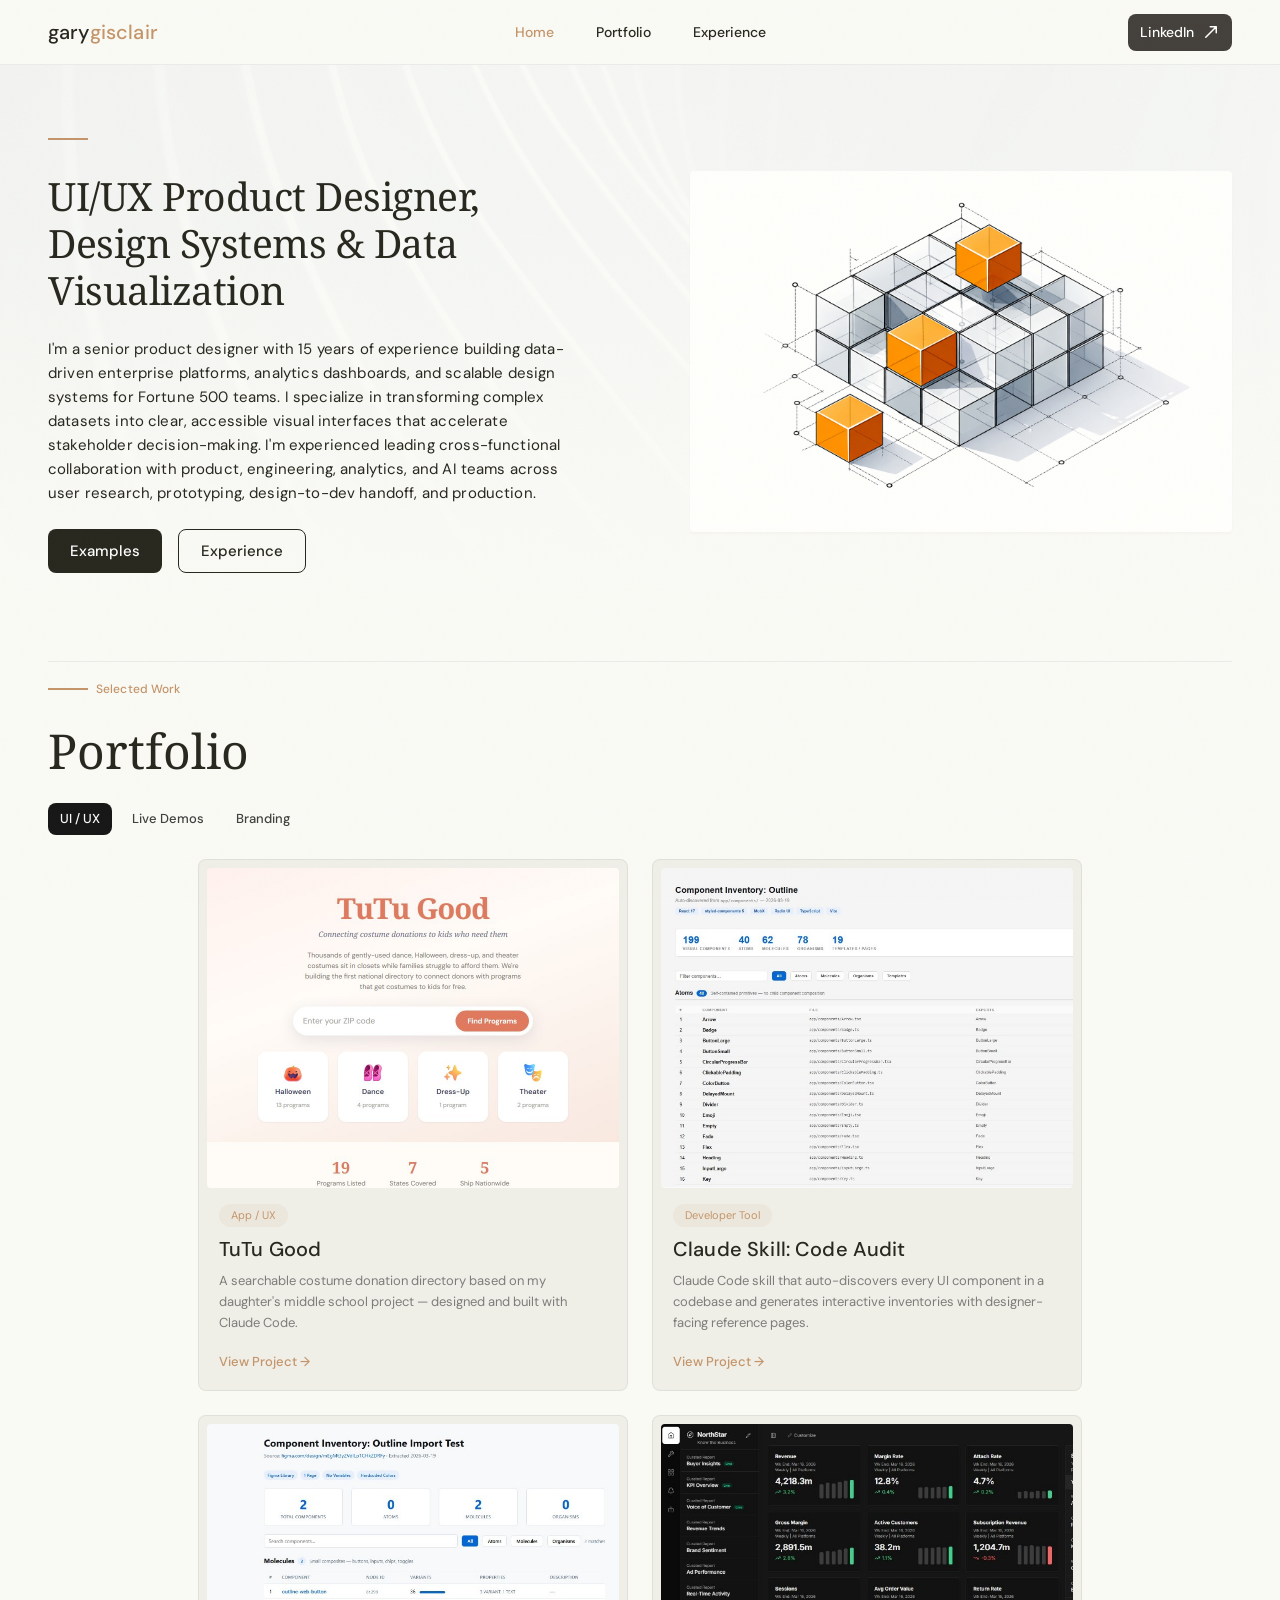
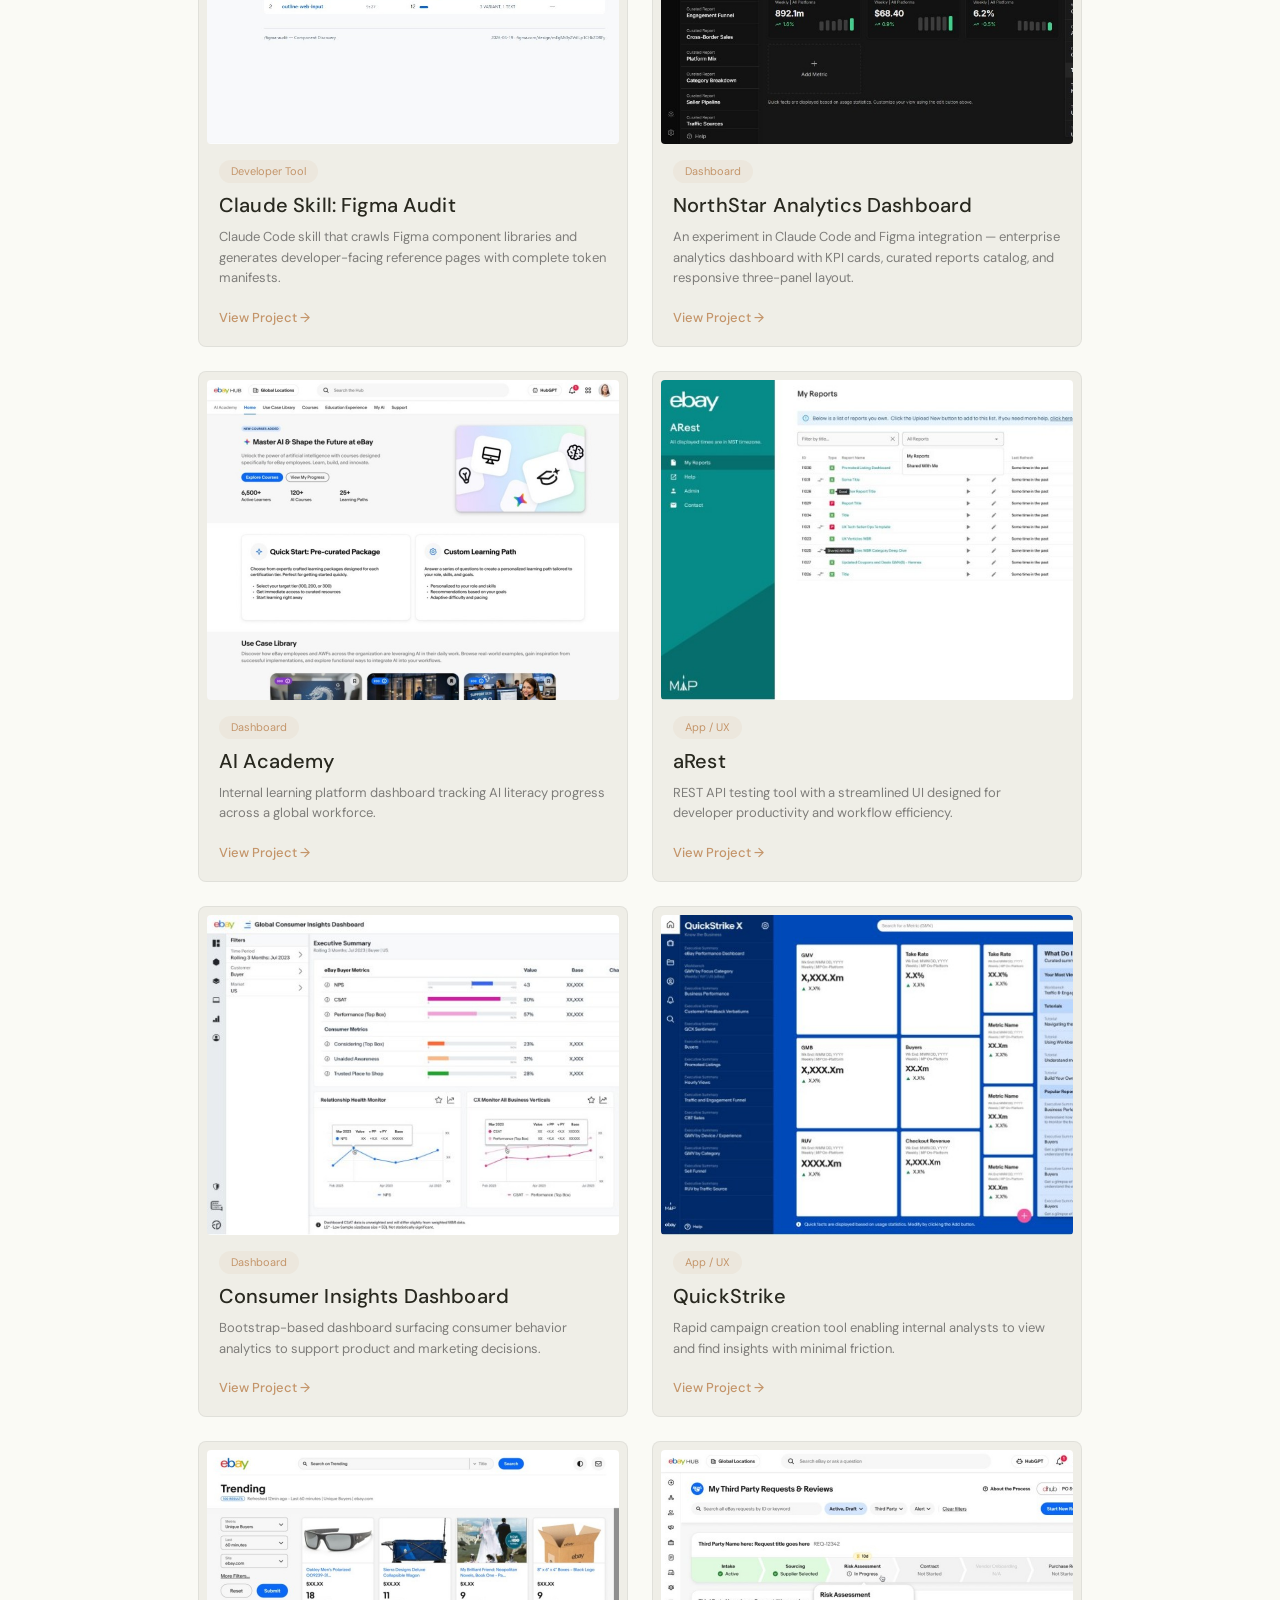
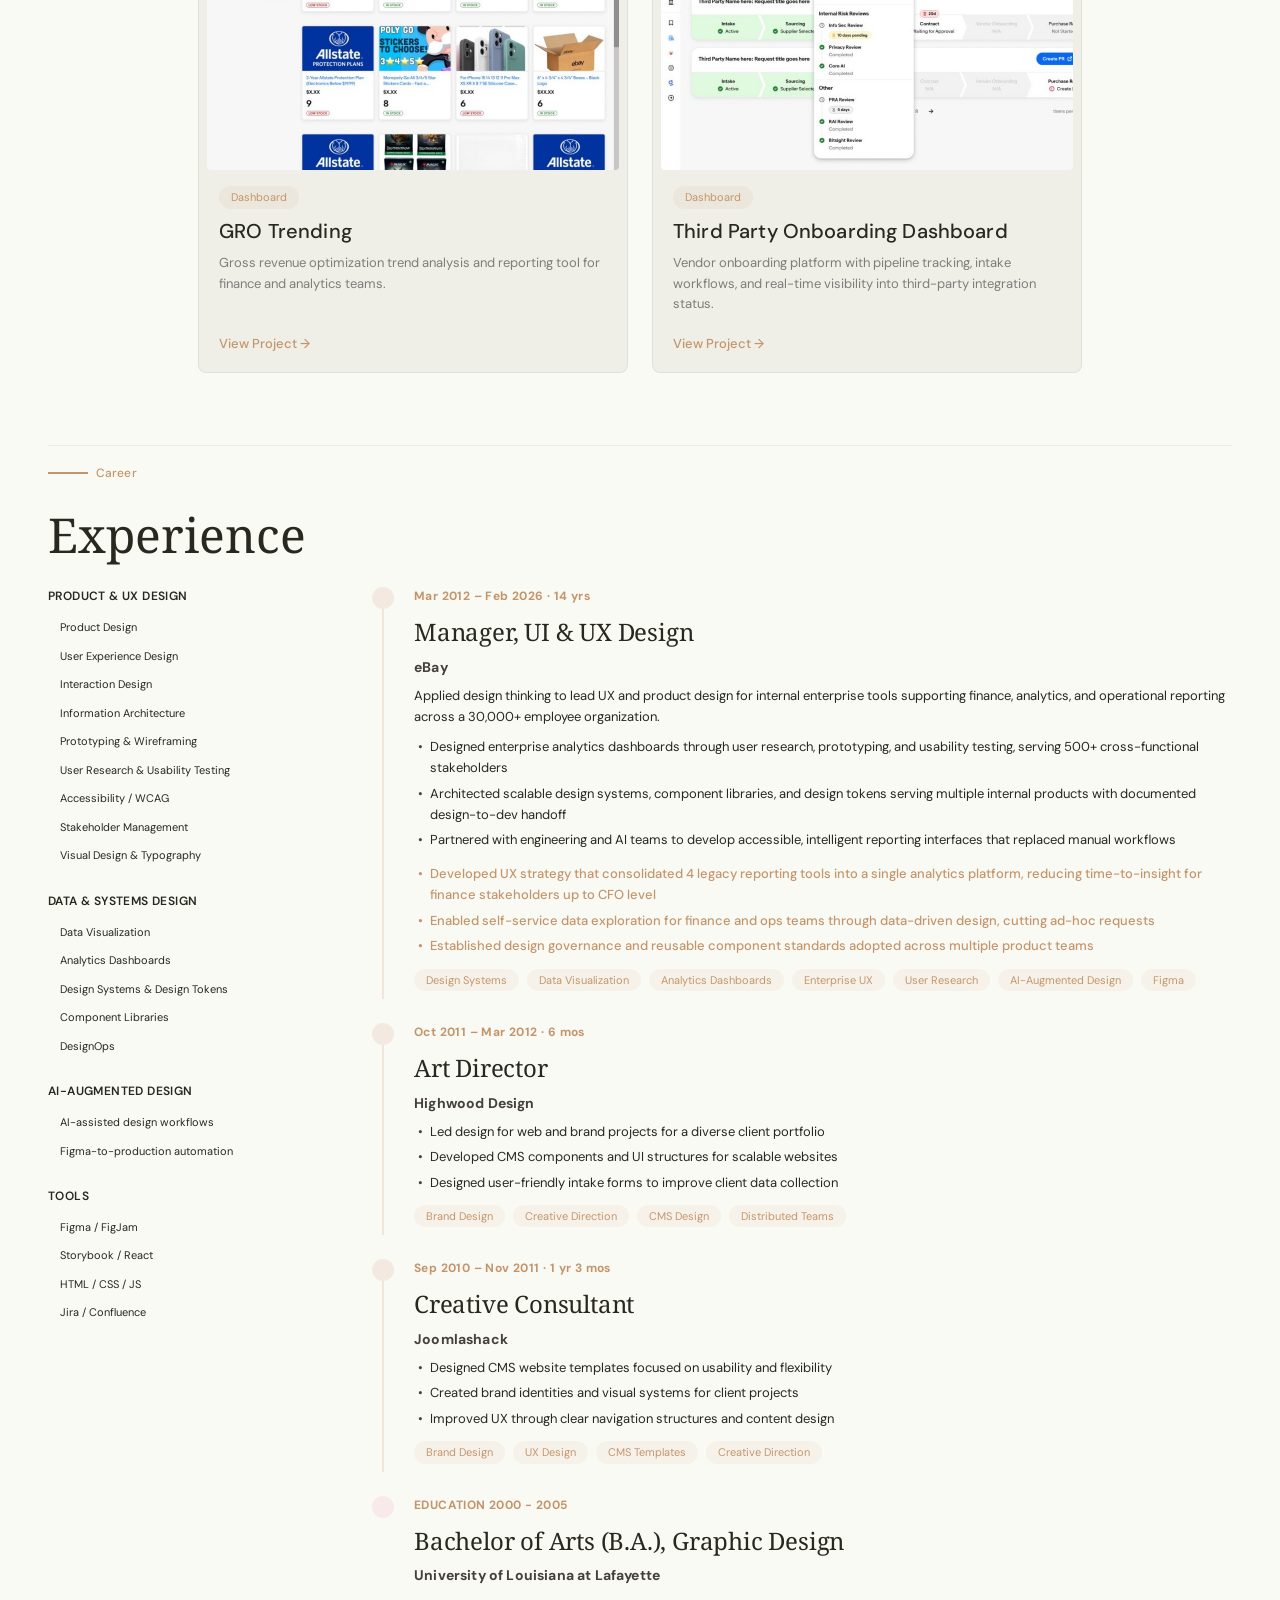
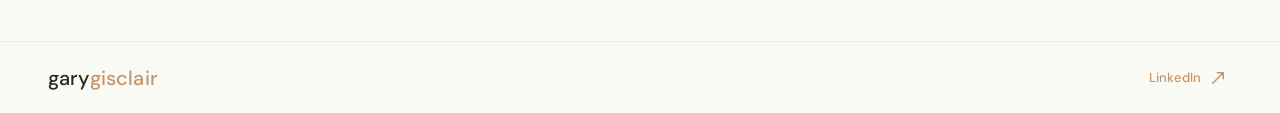
==== commit 341d6f4b: "Align TuTu Good card thumbnail to top-left Co-Authored-By: Claude Opus 4.6 (1M context) <noreply@ant" ====
--- a/index.html
+++ b/index.html
@@ -141,7 +141,7 @@
 
           <!-- Live Demos -->
           <a class="pcard pcard--link" data-tab="live-demos" href="https://garygisclair.github.io/costume-directory/" target="_blank" rel="noopener noreferrer">
-            <div class="pcard__media"><img src="images/tutugood/page-01-824w.jpg" alt="TuTu Good costume donation directory" style="object-position: center center;"></div>
+            <div class="pcard__media"><img src="images/tutugood/page-01-824w.jpg" alt="TuTu Good costume donation directory" style="object-position: left top;"></div>
             <div class="pcard__body">
               <span class="tag pcard__category">Live Demo</span>
               <h3 class="pcard__title">TuTu Good</h3>
@@ -242,7 +242,7 @@
 
           <!-- UI / UX -->
           <article class="pcard" data-tab="ui-ux" data-id="tutugood" role="button" tabindex="0" style="display:none;">
-            <div class="pcard__media"><img src="images/tutugood/page-01-824w.jpg" alt="TuTu Good costume donation directory" style="object-position: center center;"></div>
+            <div class="pcard__media"><img src="images/tutugood/page-01-824w.jpg" alt="TuTu Good costume donation directory" style="object-position: left top;"></div>
             <div class="pcard__body">
               <span class="tag pcard__category">App / UX</span>
               <h3 class="pcard__title">TuTu Good</h3>
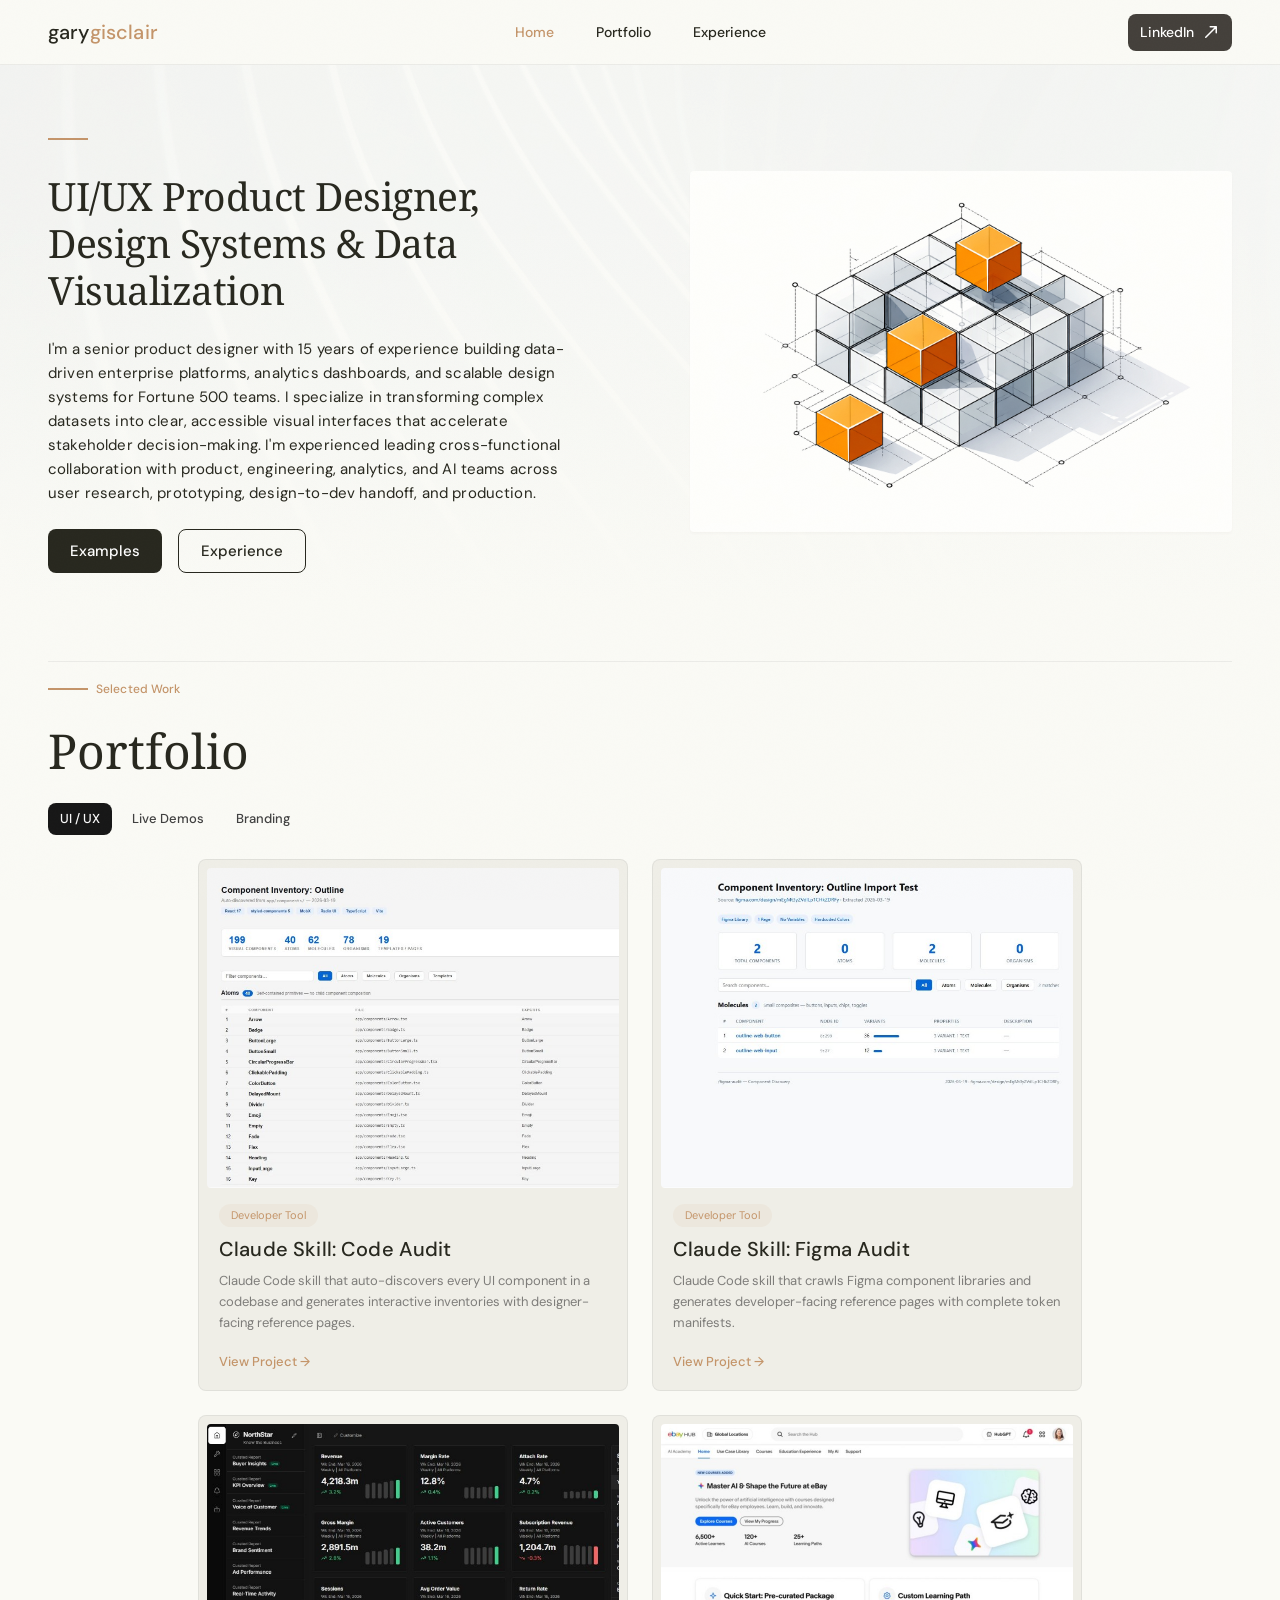
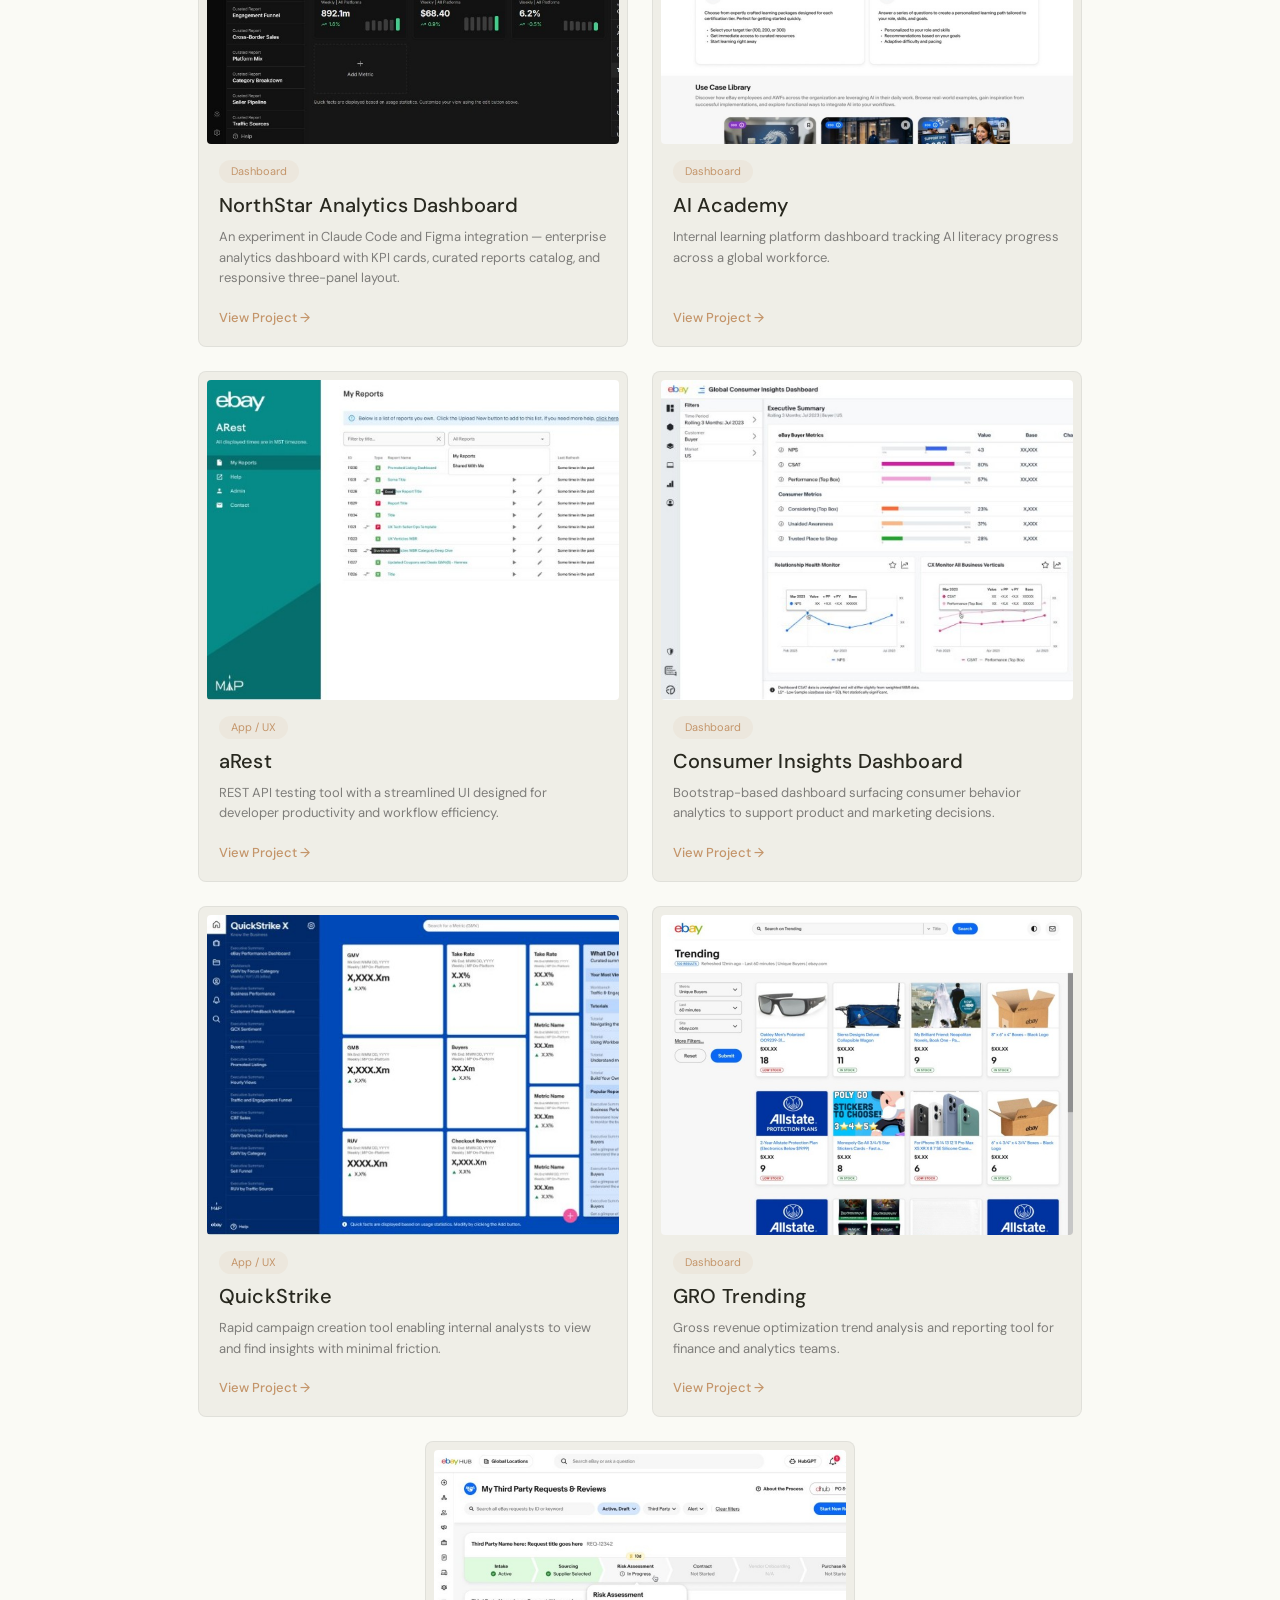
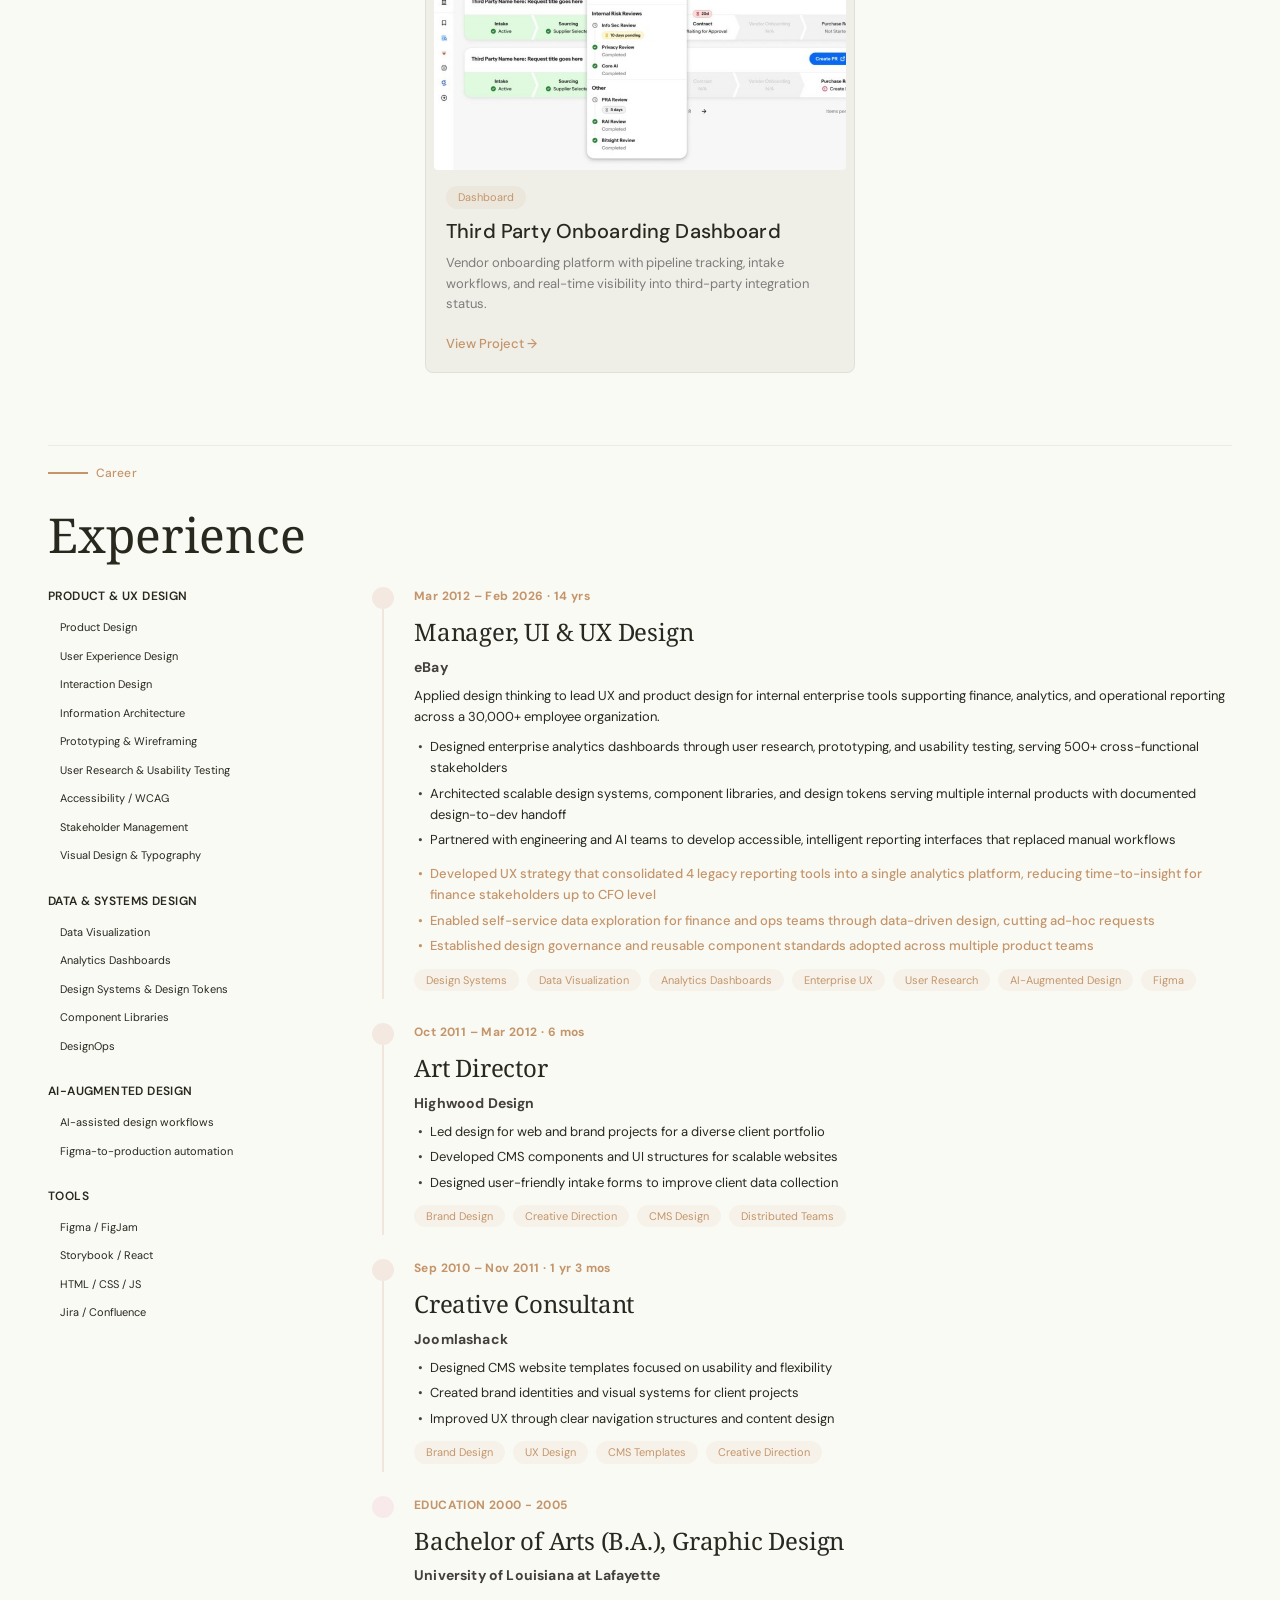
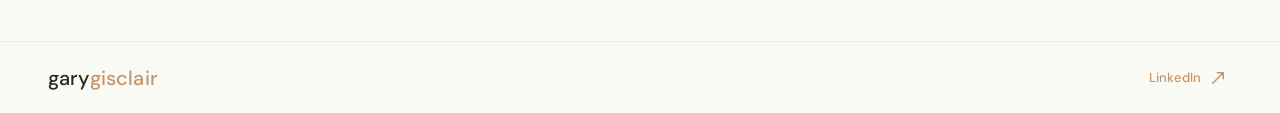
==== commit 292d7f38: "Remove TuTu Good from portfolio Live Demo link was broken; also removed UI/UX card and project data " ====
--- a/index.html
+++ b/index.html
@@ -140,16 +140,6 @@
         <div class="pcard-grid" id="portfolio-grid">
 
           <!-- Live Demos -->
-          <a class="pcard pcard--link" data-tab="live-demos" href="https://garygisclair.github.io/costume-directory/" target="_blank" rel="noopener noreferrer">
-            <div class="pcard__media"><img src="images/tutugood/page-01-824w.jpg" alt="TuTu Good costume donation directory" style="object-position: left top;"></div>
-            <div class="pcard__body">
-              <span class="tag pcard__category">Live Demo</span>
-              <h3 class="pcard__title">TuTu Good</h3>
-              <p class="pcard__desc">A searchable costume donation directory based on my daughter's middle school project — designed and built with Claude Code.</p>
-              <span class="pcard__cta">View Demo &rarr;</span>
-            </div>
-          </a>
-
           <a class="pcard pcard--link" data-tab="live-demos" href="https://northstar-live.vercel.app/" target="_blank" rel="noopener noreferrer">
             <div class="pcard__media"><img src="images/northstar-Thumbnail.png" alt="NorthStar Live Dashboard" style="object-position: left top;"></div>
             <div class="pcard__body">
@@ -241,16 +231,6 @@
           </a>
 
           <!-- UI / UX -->
-          <article class="pcard" data-tab="ui-ux" data-id="tutugood" role="button" tabindex="0" style="display:none;">
-            <div class="pcard__media"><img src="images/tutugood/page-01-824w.jpg" alt="TuTu Good costume donation directory" style="object-position: left top;"></div>
-            <div class="pcard__body">
-              <span class="tag pcard__category">App / UX</span>
-              <h3 class="pcard__title">TuTu Good</h3>
-              <p class="pcard__desc">A searchable costume donation directory based on my daughter's middle school project — designed and built with Claude Code.</p>
-              <button class="pcard__cta" tabindex="-1" aria-hidden="true">View Project &rarr;</button>
-            </div>
-          </article>
-
           <article class="pcard" data-tab="ui-ux" data-id="code-audit-skill" role="button" tabindex="0" style="display:none;">
             <div class="pcard__media"><img src="images/code-audit-skill/page-01-824w.jpg" alt="Code Audit Skill" style="object-position: left top;"></div>
             <div class="pcard__body">
@@ -603,13 +583,6 @@
 <script>
   /* ---- Project data ---- */
   const projects = {
-    'tutugood': {
-      title: 'TuTu Good',
-      category: 'App / UX',
-      overview: 'A national costume donation directory that connects donors with programs distributing free costumes to kids. Based on my daughter\'s middle school project and designed and built entirely with Claude Code. Features a homepage with ZIP code search and category cards, plus a split-panel directory view with an interactive Leaflet map, radius filtering, and category pills. CSV-powered with 19 verified listings across 6 states. Deployed to GitHub Pages.',
-      hero: 'images/tutugood/page-01.jpg',
-      gallery: ['images/tutugood/page-02.jpg'],
-    },
     'northstar': {
       title: 'NorthStar Analytics Dashboard',
       category: 'Dashboard',
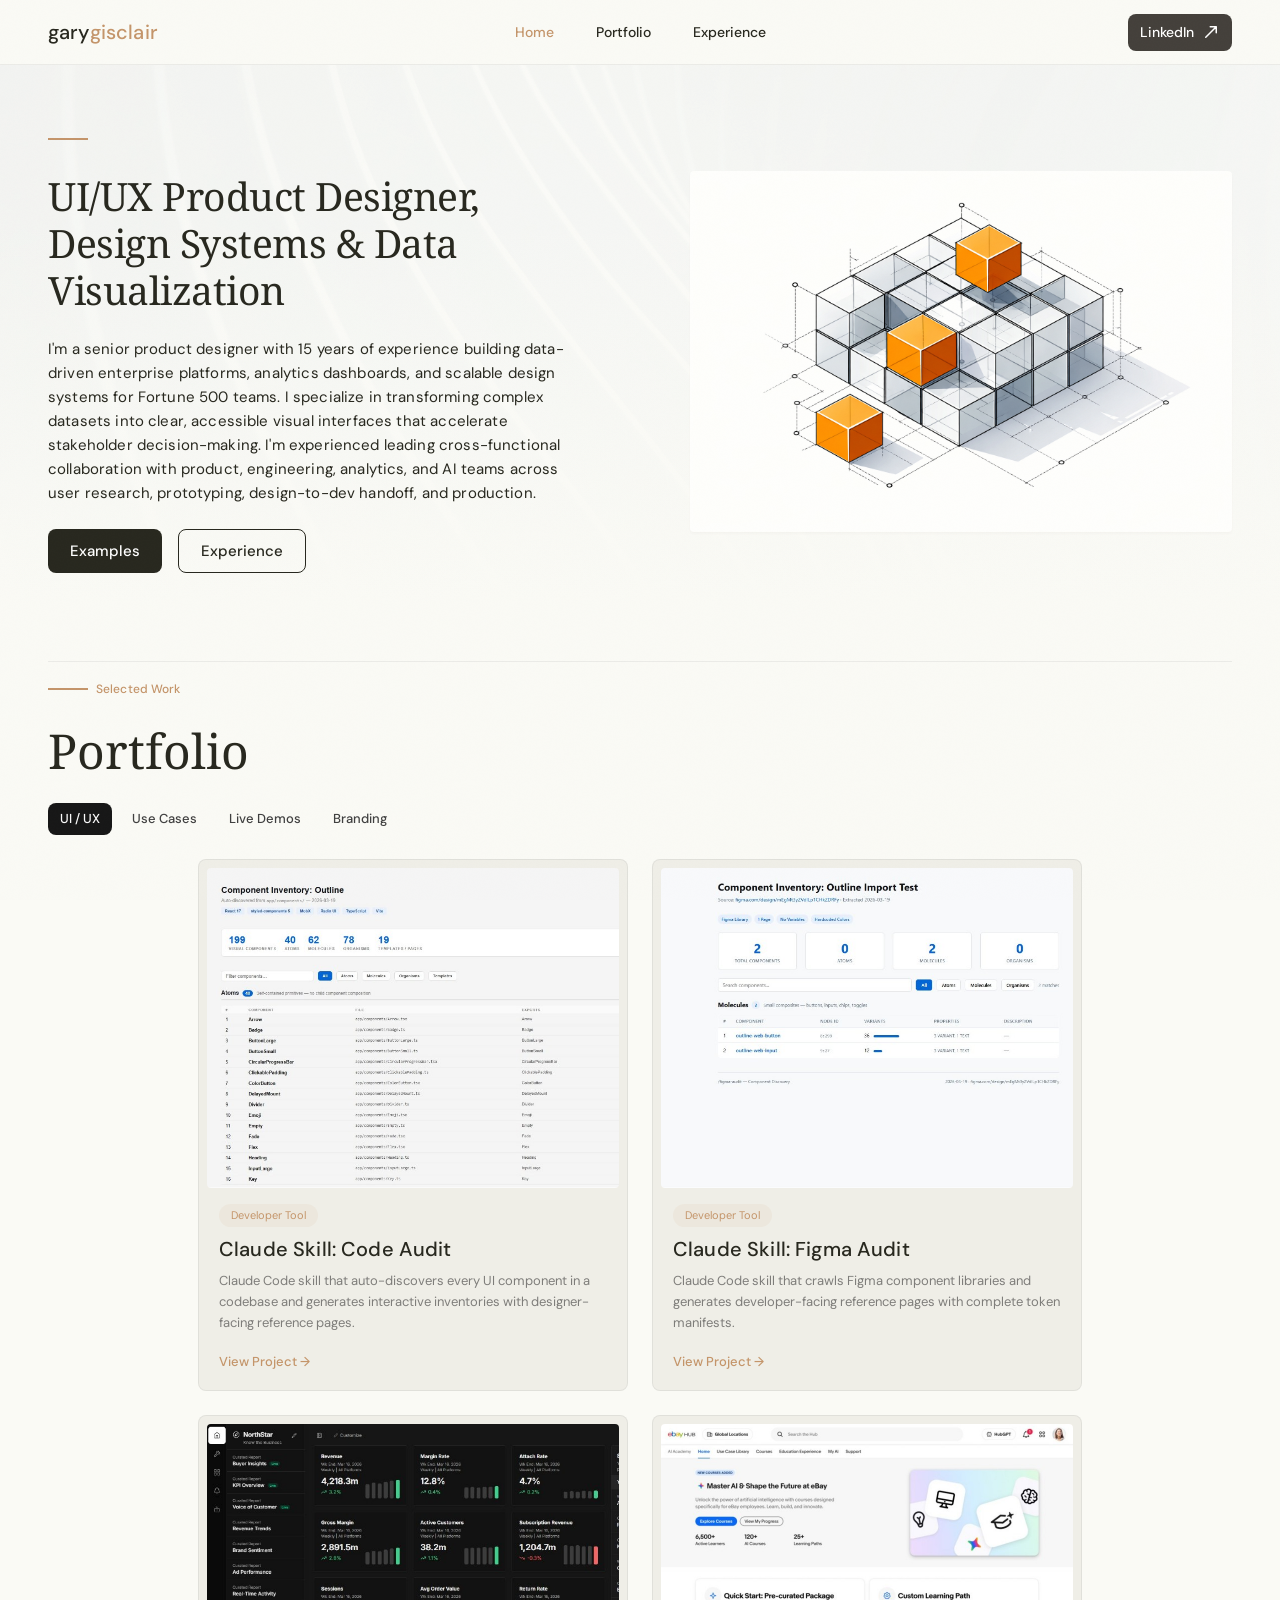
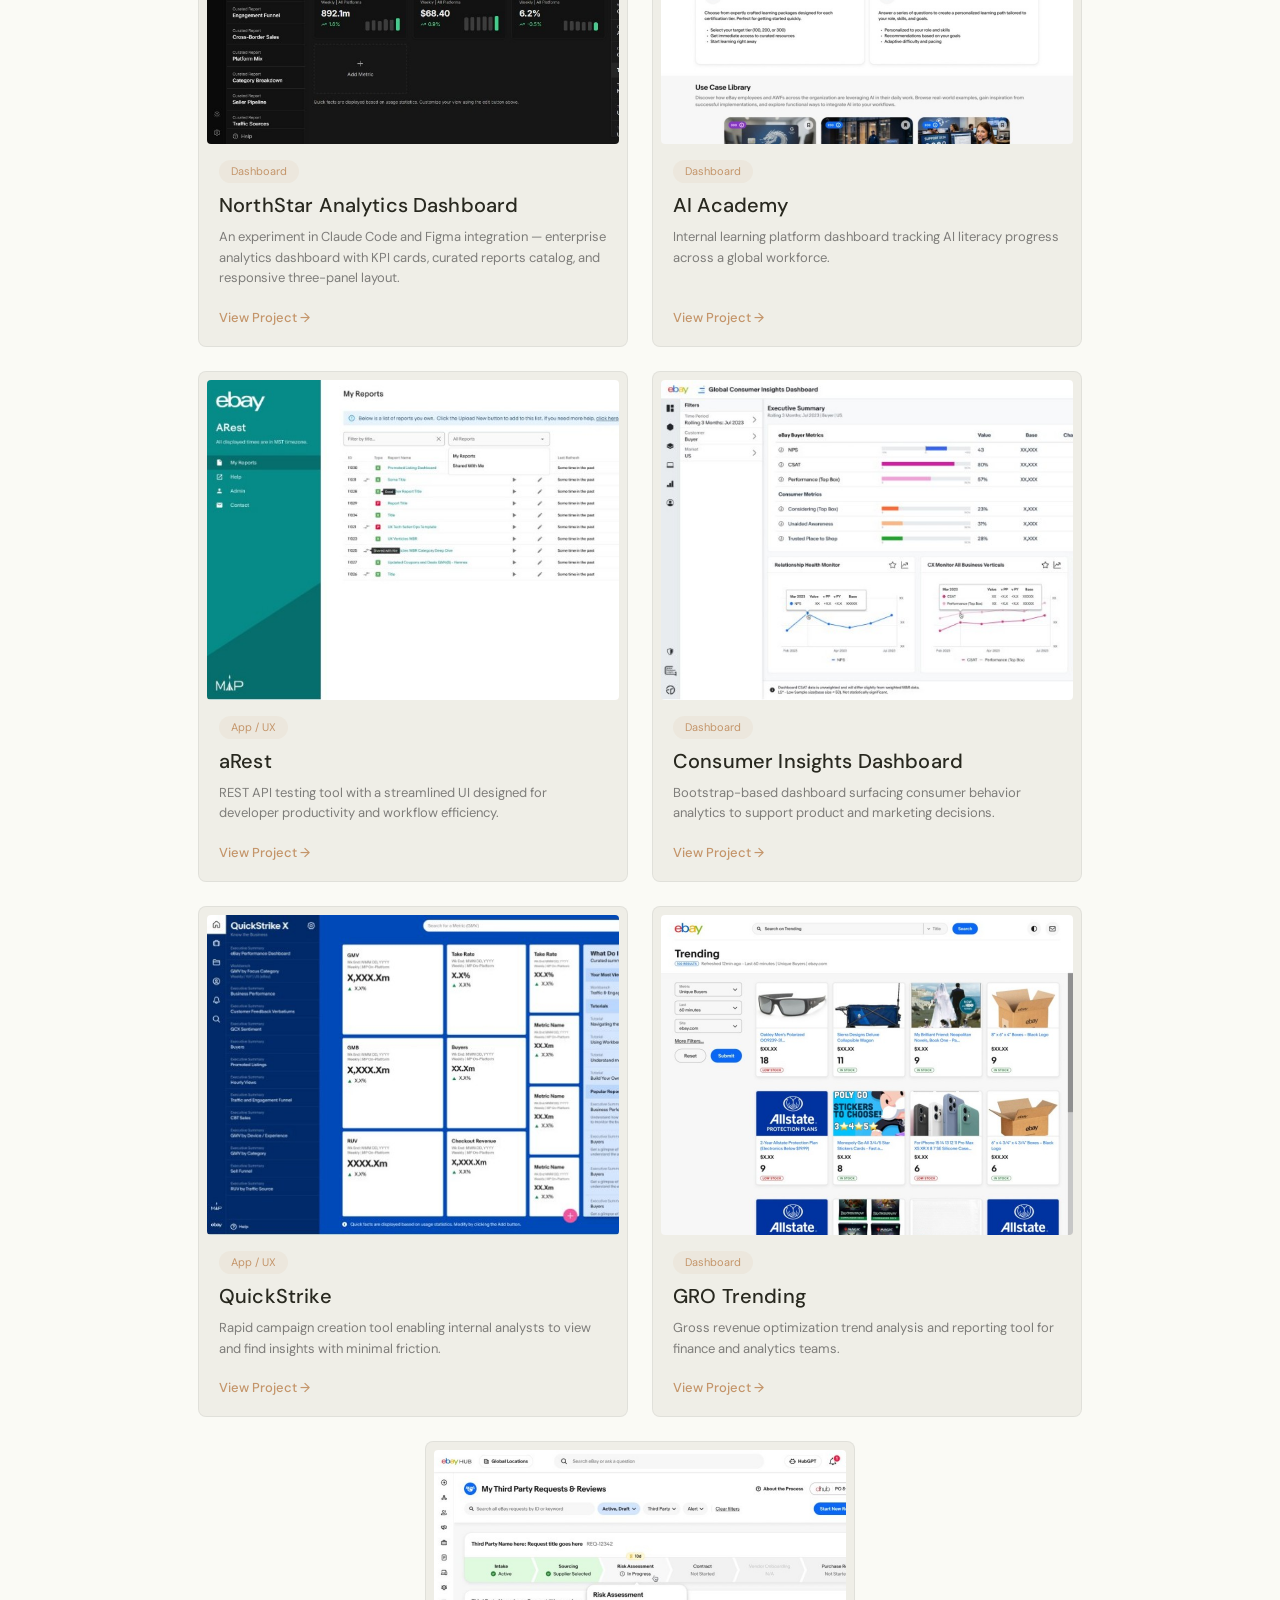
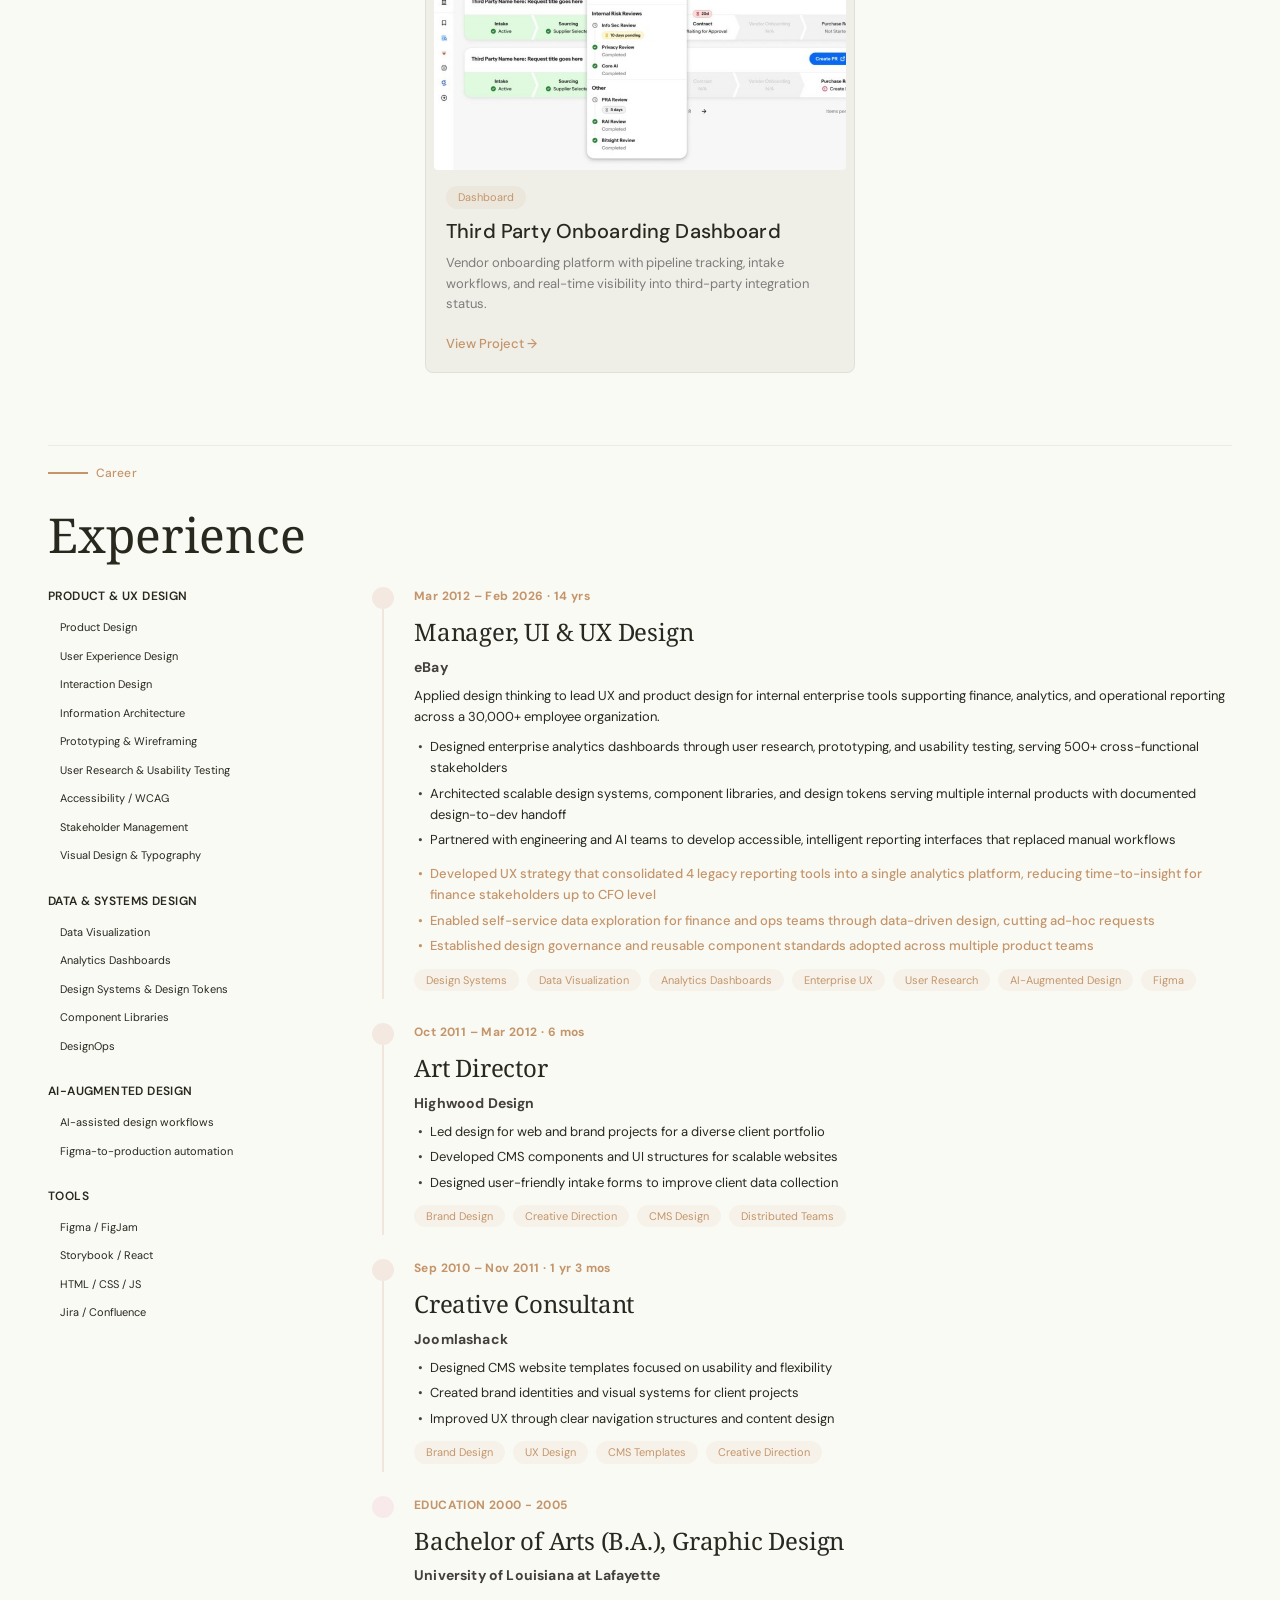
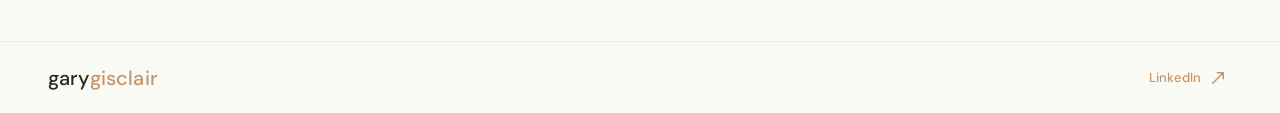
==== commit 23cd1f80: "Add Use Cases tab with A Couple of Habits case study New portfolio tab + dedicated use-case page cov" ====
--- a/index.html
+++ b/index.html
@@ -132,12 +132,24 @@
 
         <div class="portfolio-tabs" role="tablist" aria-label="Portfolio categories">
           <button class="portfolio-tab portfolio-tab--active" role="tab" aria-selected="true" data-tab="ui-ux">UI / UX</button>
+          <button class="portfolio-tab" role="tab" aria-selected="false" data-tab="use-cases">Use Cases</button>
           <button class="portfolio-tab" role="tab" aria-selected="false" data-tab="live-demos">Live Demos</button>
 
           <button class="portfolio-tab" role="tab" aria-selected="false" data-tab="branding">Branding</button>
         </div>
 
         <div class="pcard-grid" id="portfolio-grid">
+
+          <!-- Use Cases -->
+          <a class="pcard pcard--link" data-tab="use-cases" href="use-cases/a-couple-of-habits.html" style="display:none; margin-right:auto;">
+            <div class="pcard__media"><img src="images/a-couple-of-habits/thumb.jpg" alt="A Couple of Habits — couples habit tracking app"></div>
+            <div class="pcard__body">
+              <span class="tag pcard__category">Use Case</span>
+              <h3 class="pcard__title">A Couple of Habits</h3>
+              <p class="pcard__desc">End-to-end product design for a couples' habit-tracking app — from sitemap and wireframes through a shipped App Store product, marketing site, and motion ad campaign.</p>
+              <span class="pcard__cta">View Use Case &rarr;</span>
+            </div>
+          </a>
 
           <!-- Live Demos -->
           <a class="pcard pcard--link" data-tab="live-demos" href="https://northstar-live.vercel.app/" target="_blank" rel="noopener noreferrer">
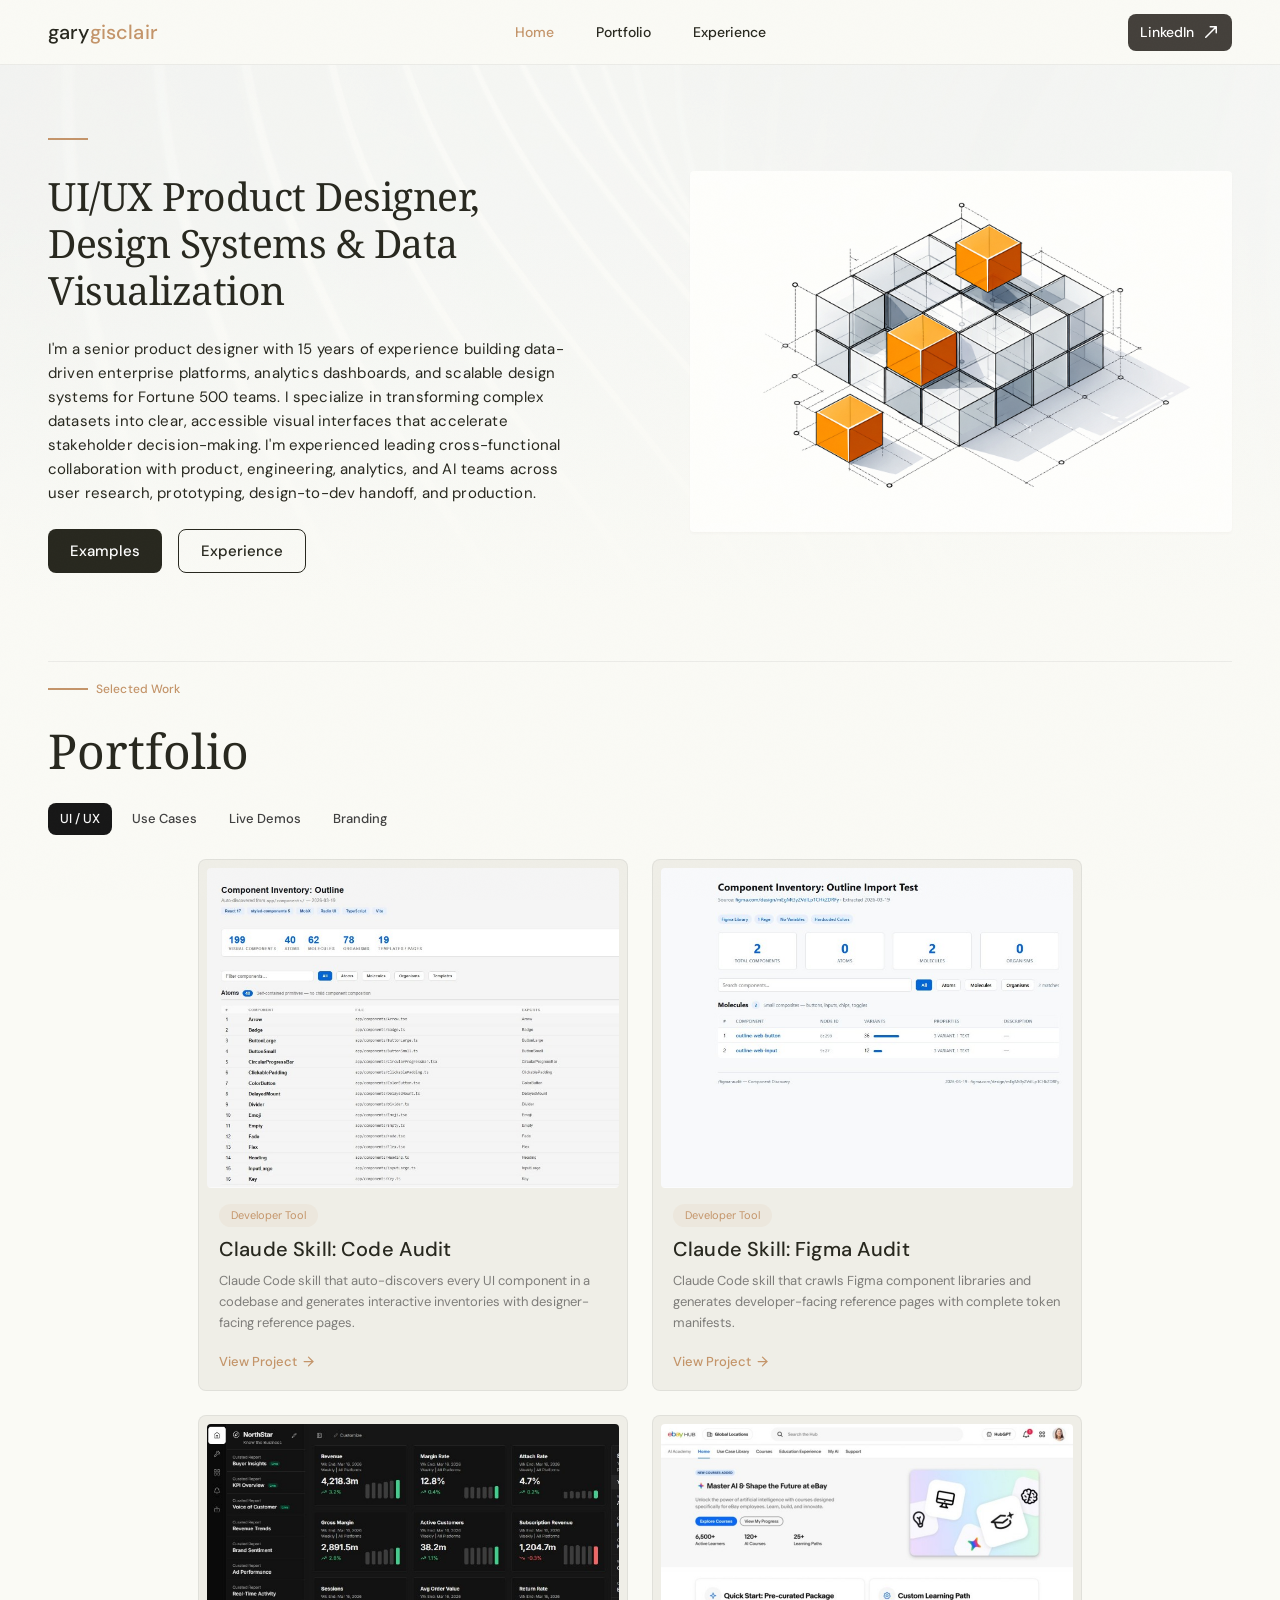
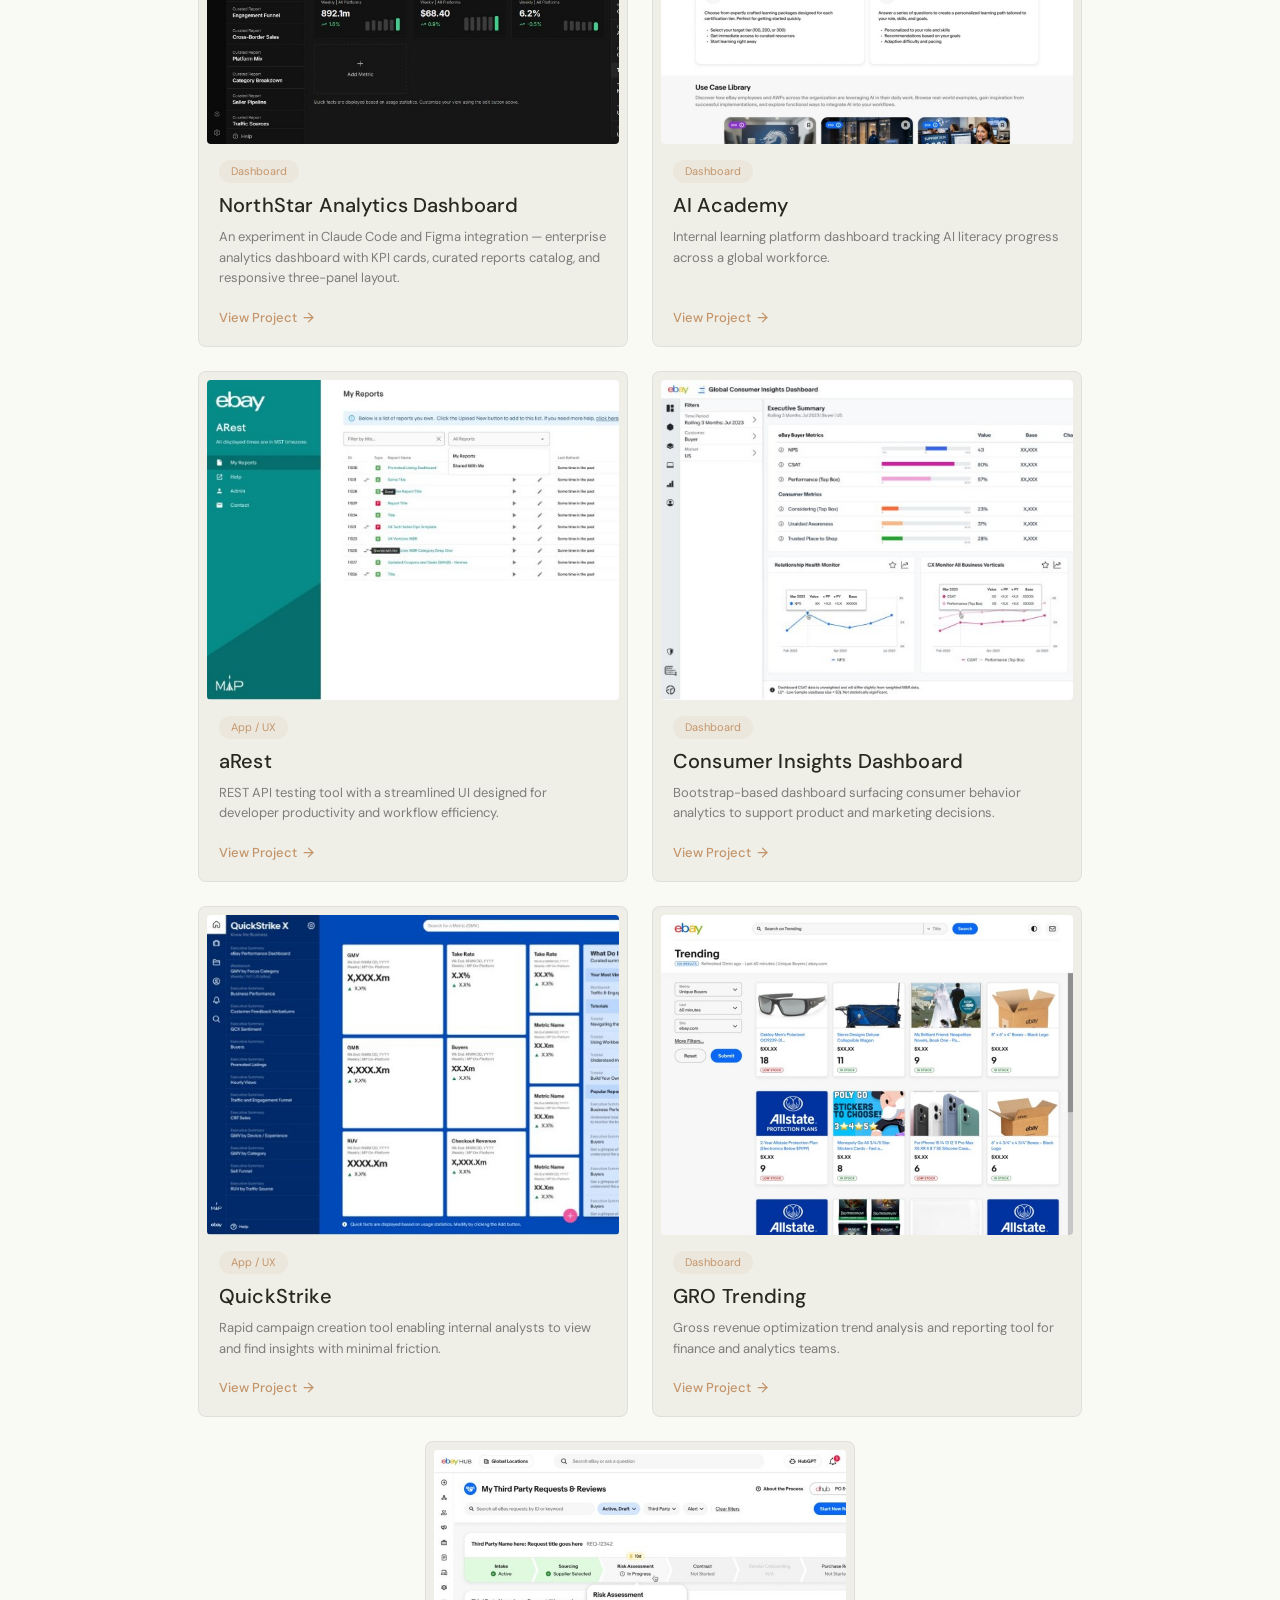
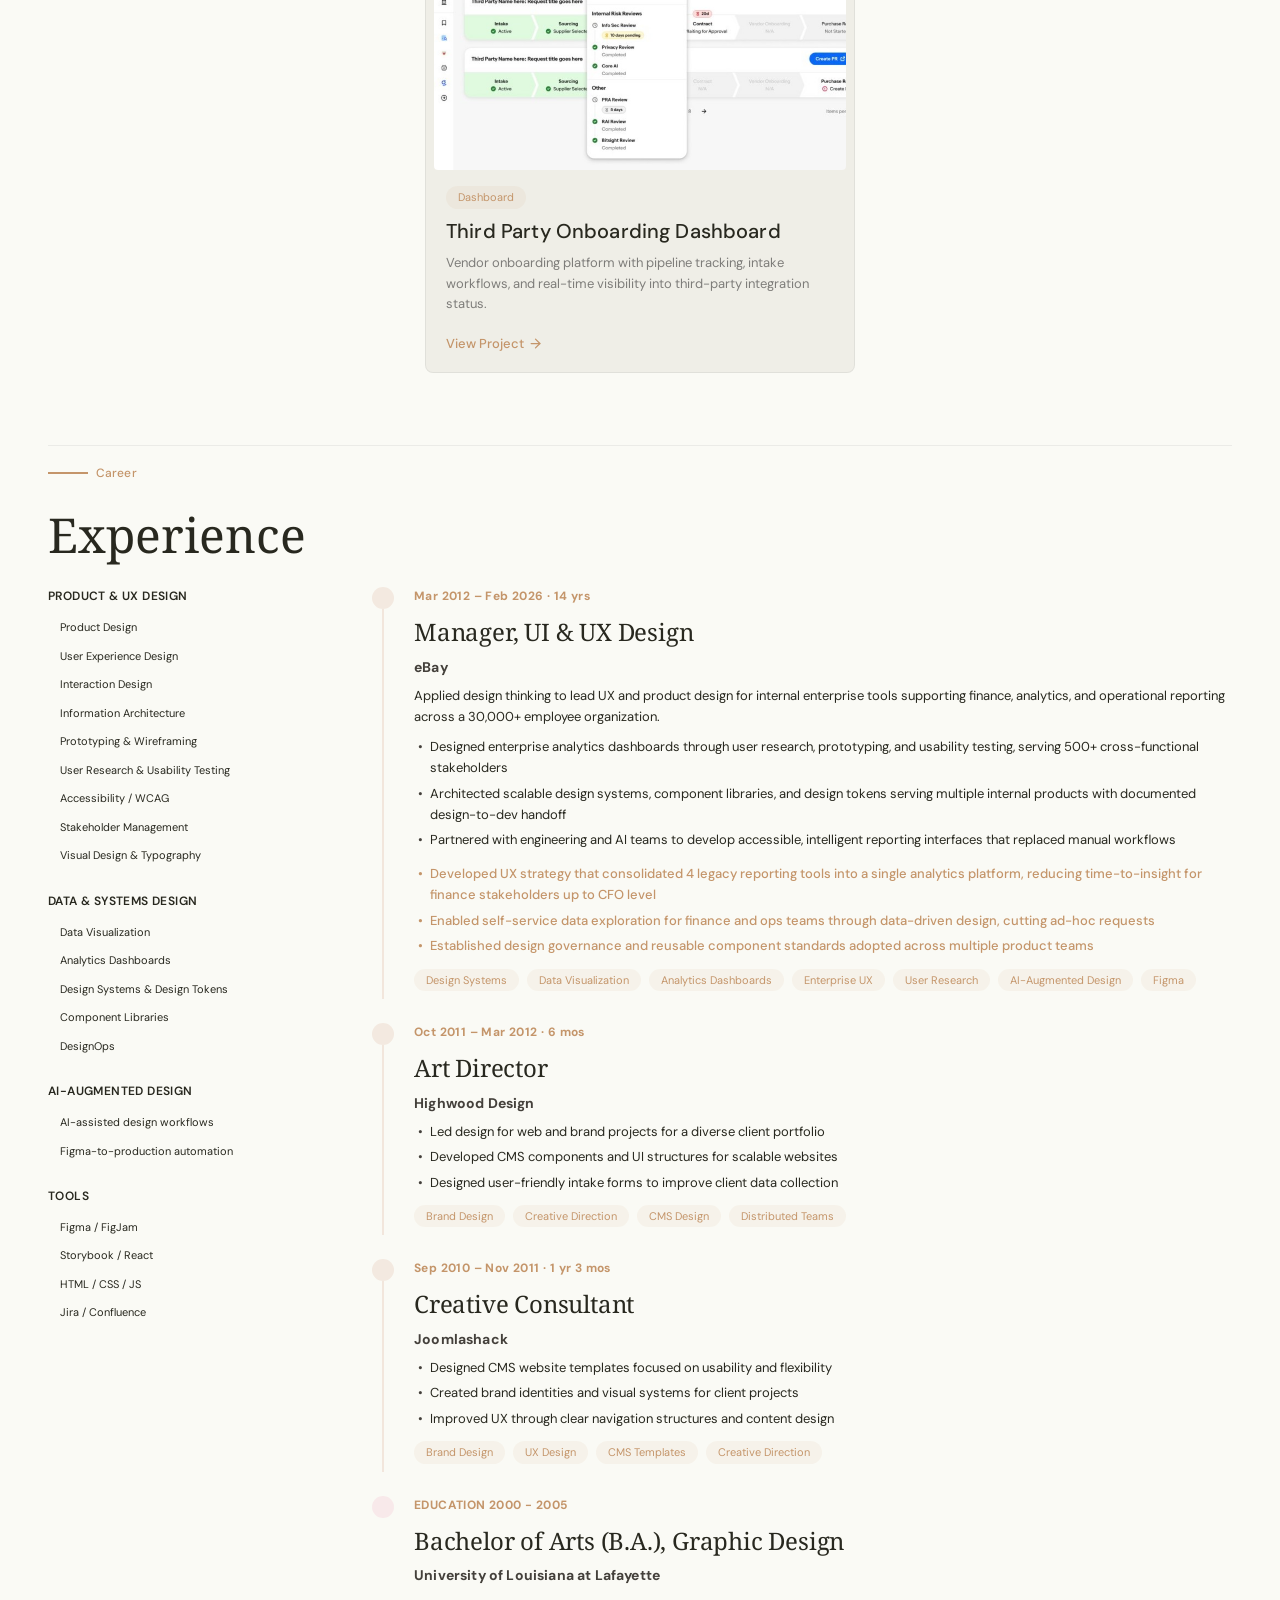
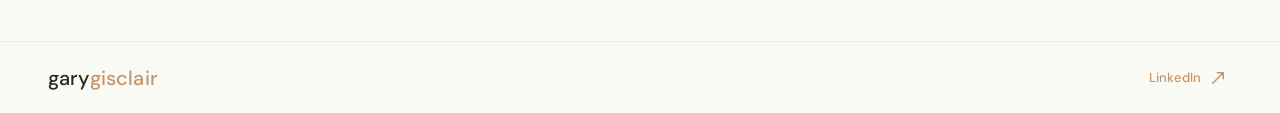
==== commit 9335c362: "Add NinjaOne product UX research use case; Lucide arrows site-wide - New use-cases/ninjaone.html: fi" ====
--- a/index.html
+++ b/index.html
@@ -141,13 +141,23 @@
         <div class="pcard-grid" id="portfolio-grid">
 
           <!-- Use Cases -->
-          <a class="pcard pcard--link" data-tab="use-cases" href="use-cases/a-couple-of-habits.html" style="display:none; margin-right:auto;">
-            <div class="pcard__media"><img src="images/a-couple-of-habits/thumb.jpg" alt="A Couple of Habits — couples habit tracking app"></div>
+          <a class="pcard pcard--link" data-tab="use-cases" href="use-cases/a-couple-of-habits.html" style="display:none;">
+            <div class="pcard__media"><img src="images/a-couple-of-habits/thumb.jpg" alt="A Couple of Habits, couples habit tracking app"></div>
             <div class="pcard__body">
               <span class="tag pcard__category">Use Case</span>
               <h3 class="pcard__title">A Couple of Habits</h3>
-              <p class="pcard__desc">End-to-end product design for a couples' habit-tracking app — from sitemap and wireframes through a shipped App Store product, marketing site, and motion ad campaign.</p>
-              <span class="pcard__cta">View Use Case &rarr;</span>
+              <p class="pcard__desc">End-to-end product design for a couples' habit-tracking app, from sitemap and wireframes through a shipped App Store product, marketing site, and motion ad campaign.</p>
+              <span class="pcard__cta">View Use Case <svg xmlns="http://www.w3.org/2000/svg" width="15" height="15" viewBox="0 0 24 24" fill="none" stroke="currentColor" stroke-width="2" stroke-linecap="round" stroke-linejoin="round" aria-hidden="true"><path d="M5 12h14"/><path d="m12 5 7 7-7 7"/></svg></span>
+            </div>
+          </a>
+
+          <a class="pcard pcard--link" data-tab="use-cases" href="use-cases/ninjaone.html" style="display:none;">
+            <div class="pcard__media"><img src="images/ninjaone/thumb.jpg" alt="NinjaOne, product UX research sitemap and sentiment overlay"></div>
+            <div class="pcard__body">
+              <span class="tag pcard__category">Use Case</span>
+              <h3 class="pcard__title">NinjaOne, Product UX Research</h3>
+              <p class="pcard__desc">A self-directed teardown of an enterprise IT platform: an AI-assisted research pipeline, a 168-card platform sitemap, and a user-sentiment overlay tied to 40+ review sources.</p>
+              <span class="pcard__cta">View Use Case <svg xmlns="http://www.w3.org/2000/svg" width="15" height="15" viewBox="0 0 24 24" fill="none" stroke="currentColor" stroke-width="2" stroke-linecap="round" stroke-linejoin="round" aria-hidden="true"><path d="M5 12h14"/><path d="m12 5 7 7-7 7"/></svg></span>
             </div>
           </a>
 
@@ -158,7 +168,7 @@
               <span class="tag pcard__category">Live Demo</span>
               <h3 class="pcard__title">NorthStar Live</h3>
               <p class="pcard__desc">Live economic and financial indicators dashboard powered by FRED data, featuring interactive time-series charts and customizable KPI cards.</p>
-              <span class="pcard__cta">View Demo &rarr;</span>
+              <span class="pcard__cta">View Demo <svg xmlns="http://www.w3.org/2000/svg" width="15" height="15" viewBox="0 0 24 24" fill="none" stroke="currentColor" stroke-width="2" stroke-linecap="round" stroke-linejoin="round" aria-hidden="true"><path d="M5 12h14"/><path d="m12 5 7 7-7 7"/></svg></span>
             </div>
           </a>
 
@@ -168,7 +178,7 @@
               <span class="tag pcard__category">Live Demo</span>
               <h3 class="pcard__title">NorthStar Analytics Dashboard</h3>
               <p class="pcard__desc">An experiment in Claude Code and Figma integration — enterprise analytics dashboard with KPI cards, curated reports catalog, and responsive three-panel layout.</p>
-              <span class="pcard__cta">View Demo &rarr;</span>
+              <span class="pcard__cta">View Demo <svg xmlns="http://www.w3.org/2000/svg" width="15" height="15" viewBox="0 0 24 24" fill="none" stroke="currentColor" stroke-width="2" stroke-linecap="round" stroke-linejoin="round" aria-hidden="true"><path d="M5 12h14"/><path d="m12 5 7 7-7 7"/></svg></span>
             </div>
           </a>
 
@@ -178,7 +188,7 @@
               <span class="tag pcard__category">Live Demo</span>
               <h3 class="pcard__title">Supermega Design System</h3>
               <p class="pcard__desc">Interactive design system with component documentation and a playground template. Built using Claude Code AI.</p>
-              <span class="pcard__cta">View Demo &rarr;</span>
+              <span class="pcard__cta">View Demo <svg xmlns="http://www.w3.org/2000/svg" width="15" height="15" viewBox="0 0 24 24" fill="none" stroke="currentColor" stroke-width="2" stroke-linecap="round" stroke-linejoin="round" aria-hidden="true"><path d="M5 12h14"/><path d="m12 5 7 7-7 7"/></svg></span>
             </div>
           </a>
 
@@ -188,7 +198,7 @@
               <span class="tag pcard__category">Live Demo</span>
               <h3 class="pcard__title">AI Leadership Dashboard</h3>
               <p class="pcard__desc">Analytics dashboard tracking AI adoption, usage trends, and performance across applications. Prototyped with Claude Code.</p>
-              <span class="pcard__cta">View Demo &rarr;</span>
+              <span class="pcard__cta">View Demo <svg xmlns="http://www.w3.org/2000/svg" width="15" height="15" viewBox="0 0 24 24" fill="none" stroke="currentColor" stroke-width="2" stroke-linecap="round" stroke-linejoin="round" aria-hidden="true"><path d="M5 12h14"/><path d="m12 5 7 7-7 7"/></svg></span>
             </div>
           </a>
 
@@ -198,7 +208,7 @@
               <span class="tag pcard__category">Live Demo</span>
               <h3 class="pcard__title">Visualization Design Handbook</h3>
               <p class="pcard__desc">Figma design library encoding Tufte and Few principles for data visualization. Created with Claude Code.</p>
-              <span class="pcard__cta">View Demo &rarr;</span>
+              <span class="pcard__cta">View Demo <svg xmlns="http://www.w3.org/2000/svg" width="15" height="15" viewBox="0 0 24 24" fill="none" stroke="currentColor" stroke-width="2" stroke-linecap="round" stroke-linejoin="round" aria-hidden="true"><path d="M5 12h14"/><path d="m12 5 7 7-7 7"/></svg></span>
             </div>
           </a>
 
@@ -208,7 +218,7 @@
               <span class="tag pcard__category">Live Demo</span>
               <h3 class="pcard__title">SuperMega Sitebuilder</h3>
               <p class="pcard__desc">AI-powered page builder prototype with scripted chat demo and animated block assembly. Built entirely with Claude Code.</p>
-              <span class="pcard__cta">View Demo &rarr;</span>
+              <span class="pcard__cta">View Demo <svg xmlns="http://www.w3.org/2000/svg" width="15" height="15" viewBox="0 0 24 24" fill="none" stroke="currentColor" stroke-width="2" stroke-linecap="round" stroke-linejoin="round" aria-hidden="true"><path d="M5 12h14"/><path d="m12 5 7 7-7 7"/></svg></span>
             </div>
           </a>
 
@@ -218,7 +228,7 @@
               <span class="tag pcard__category">Live Demo</span>
               <h3 class="pcard__title">AI Compare Experiment</h3>
               <p class="pcard__desc">Data visualization dashboard comparing AI tool adoption, usage trends, and engagement metrics. A Claude Code and Figma Make experiment.</p>
-              <span class="pcard__cta">View Demo &rarr;</span>
+              <span class="pcard__cta">View Demo <svg xmlns="http://www.w3.org/2000/svg" width="15" height="15" viewBox="0 0 24 24" fill="none" stroke="currentColor" stroke-width="2" stroke-linecap="round" stroke-linejoin="round" aria-hidden="true"><path d="M5 12h14"/><path d="m12 5 7 7-7 7"/></svg></span>
             </div>
           </a>
 
@@ -228,7 +238,7 @@
               <span class="tag pcard__category">Live Demo</span>
               <h3 class="pcard__title">Code Audit: Outline (199 Components)</h3>
               <p class="pcard__desc">Auto-discovered component inventory from the Outline codebase — 199 components classified by atomic design tier. Generated by a Claude Code AI skill.</p>
-              <span class="pcard__cta">View Demo &rarr;</span>
+              <span class="pcard__cta">View Demo <svg xmlns="http://www.w3.org/2000/svg" width="15" height="15" viewBox="0 0 24 24" fill="none" stroke="currentColor" stroke-width="2" stroke-linecap="round" stroke-linejoin="round" aria-hidden="true"><path d="M5 12h14"/><path d="m12 5 7 7-7 7"/></svg></span>
             </div>
           </a>
 
@@ -238,7 +248,7 @@
               <span class="tag pcard__category">Live Demo</span>
               <h3 class="pcard__title">Code Audit: Outline Button</h3>
               <p class="pcard__desc">Auto-generated component reference page for the Outline Button — every variant rendered with token documentation. Generated by a Claude Code skill.</p>
-              <span class="pcard__cta">View Demo &rarr;</span>
+              <span class="pcard__cta">View Demo <svg xmlns="http://www.w3.org/2000/svg" width="15" height="15" viewBox="0 0 24 24" fill="none" stroke="currentColor" stroke-width="2" stroke-linecap="round" stroke-linejoin="round" aria-hidden="true"><path d="M5 12h14"/><path d="m12 5 7 7-7 7"/></svg></span>
             </div>
           </a>
 
@@ -249,7 +259,7 @@
               <span class="tag pcard__category">Developer Tool</span>
               <h3 class="pcard__title">Claude Skill: Code Audit</h3>
               <p class="pcard__desc">Claude Code skill that auto-discovers every UI component in a codebase and generates interactive inventories with designer-facing reference pages.</p>
-              <button class="pcard__cta" tabindex="-1" aria-hidden="true">View Project &rarr;</button>
+              <button class="pcard__cta" tabindex="-1" aria-hidden="true">View Project <svg xmlns="http://www.w3.org/2000/svg" width="15" height="15" viewBox="0 0 24 24" fill="none" stroke="currentColor" stroke-width="2" stroke-linecap="round" stroke-linejoin="round" aria-hidden="true"><path d="M5 12h14"/><path d="m12 5 7 7-7 7"/></svg></button>
             </div>
           </article>
 
@@ -259,7 +269,7 @@
               <span class="tag pcard__category">Developer Tool</span>
               <h3 class="pcard__title">Claude Skill: Figma Audit</h3>
               <p class="pcard__desc">Claude Code skill that crawls Figma component libraries and generates developer-facing reference pages with complete token manifests.</p>
-              <button class="pcard__cta" tabindex="-1" aria-hidden="true">View Project &rarr;</button>
+              <button class="pcard__cta" tabindex="-1" aria-hidden="true">View Project <svg xmlns="http://www.w3.org/2000/svg" width="15" height="15" viewBox="0 0 24 24" fill="none" stroke="currentColor" stroke-width="2" stroke-linecap="round" stroke-linejoin="round" aria-hidden="true"><path d="M5 12h14"/><path d="m12 5 7 7-7 7"/></svg></button>
             </div>
           </article>
 
@@ -269,7 +279,7 @@
               <span class="tag pcard__category">Dashboard</span>
               <h3 class="pcard__title">NorthStar Analytics Dashboard</h3>
               <p class="pcard__desc">An experiment in Claude Code and Figma integration — enterprise analytics dashboard with KPI cards, curated reports catalog, and responsive three-panel layout.</p>
-              <button class="pcard__cta" tabindex="-1" aria-hidden="true">View Project &rarr;</button>
+              <button class="pcard__cta" tabindex="-1" aria-hidden="true">View Project <svg xmlns="http://www.w3.org/2000/svg" width="15" height="15" viewBox="0 0 24 24" fill="none" stroke="currentColor" stroke-width="2" stroke-linecap="round" stroke-linejoin="round" aria-hidden="true"><path d="M5 12h14"/><path d="m12 5 7 7-7 7"/></svg></button>
             </div>
           </article>
 
@@ -279,7 +289,7 @@
               <span class="tag pcard__category">Dashboard</span>
               <h3 class="pcard__title">AI Academy</h3>
               <p class="pcard__desc">Internal learning platform dashboard tracking AI literacy progress across a global workforce.</p>
-              <button class="pcard__cta" tabindex="-1" aria-hidden="true">View Project &rarr;</button>
+              <button class="pcard__cta" tabindex="-1" aria-hidden="true">View Project <svg xmlns="http://www.w3.org/2000/svg" width="15" height="15" viewBox="0 0 24 24" fill="none" stroke="currentColor" stroke-width="2" stroke-linecap="round" stroke-linejoin="round" aria-hidden="true"><path d="M5 12h14"/><path d="m12 5 7 7-7 7"/></svg></button>
             </div>
           </article>
 
@@ -289,7 +299,7 @@
               <span class="tag pcard__category">App / UX</span>
               <h3 class="pcard__title">aRest</h3>
               <p class="pcard__desc">REST API testing tool with a streamlined UI designed for developer productivity and workflow efficiency.</p>
-              <button class="pcard__cta" tabindex="-1" aria-hidden="true">View Project &rarr;</button>
+              <button class="pcard__cta" tabindex="-1" aria-hidden="true">View Project <svg xmlns="http://www.w3.org/2000/svg" width="15" height="15" viewBox="0 0 24 24" fill="none" stroke="currentColor" stroke-width="2" stroke-linecap="round" stroke-linejoin="round" aria-hidden="true"><path d="M5 12h14"/><path d="m12 5 7 7-7 7"/></svg></button>
             </div>
           </article>
 
@@ -299,7 +309,7 @@
               <span class="tag pcard__category">Dashboard</span>
               <h3 class="pcard__title">Consumer Insights Dashboard</h3>
               <p class="pcard__desc">Bootstrap-based dashboard surfacing consumer behavior analytics to support product and marketing decisions.</p>
-              <button class="pcard__cta" tabindex="-1" aria-hidden="true">View Project &rarr;</button>
+              <button class="pcard__cta" tabindex="-1" aria-hidden="true">View Project <svg xmlns="http://www.w3.org/2000/svg" width="15" height="15" viewBox="0 0 24 24" fill="none" stroke="currentColor" stroke-width="2" stroke-linecap="round" stroke-linejoin="round" aria-hidden="true"><path d="M5 12h14"/><path d="m12 5 7 7-7 7"/></svg></button>
             </div>
           </article>
 
@@ -309,7 +319,7 @@
               <span class="tag pcard__category">App / UX</span>
               <h3 class="pcard__title">QuickStrike</h3>
               <p class="pcard__desc">Rapid campaign creation tool enabling internal analysts to view and find insights with minimal friction.</p>
-              <button class="pcard__cta" tabindex="-1" aria-hidden="true">View Project &rarr;</button>
+              <button class="pcard__cta" tabindex="-1" aria-hidden="true">View Project <svg xmlns="http://www.w3.org/2000/svg" width="15" height="15" viewBox="0 0 24 24" fill="none" stroke="currentColor" stroke-width="2" stroke-linecap="round" stroke-linejoin="round" aria-hidden="true"><path d="M5 12h14"/><path d="m12 5 7 7-7 7"/></svg></button>
             </div>
           </article>
 
@@ -319,7 +329,7 @@
               <span class="tag pcard__category">Dashboard</span>
               <h3 class="pcard__title">GRO Trending</h3>
               <p class="pcard__desc">Gross revenue optimization trend analysis and reporting tool for finance and analytics teams.</p>
-              <button class="pcard__cta" tabindex="-1" aria-hidden="true">View Project &rarr;</button>
+              <button class="pcard__cta" tabindex="-1" aria-hidden="true">View Project <svg xmlns="http://www.w3.org/2000/svg" width="15" height="15" viewBox="0 0 24 24" fill="none" stroke="currentColor" stroke-width="2" stroke-linecap="round" stroke-linejoin="round" aria-hidden="true"><path d="M5 12h14"/><path d="m12 5 7 7-7 7"/></svg></button>
             </div>
           </article>
 
@@ -329,7 +339,7 @@
               <span class="tag pcard__category">Dashboard</span>
               <h3 class="pcard__title">Third Party Onboarding Dashboard</h3>
               <p class="pcard__desc">Vendor onboarding platform with pipeline tracking, intake workflows, and real-time visibility into third-party integration status.</p>
-              <button class="pcard__cta" tabindex="-1" aria-hidden="true">View Project &rarr;</button>
+              <button class="pcard__cta" tabindex="-1" aria-hidden="true">View Project <svg xmlns="http://www.w3.org/2000/svg" width="15" height="15" viewBox="0 0 24 24" fill="none" stroke="currentColor" stroke-width="2" stroke-linecap="round" stroke-linejoin="round" aria-hidden="true"><path d="M5 12h14"/><path d="m12 5 7 7-7 7"/></svg></button>
             </div>
           </article>
 
@@ -340,7 +350,7 @@
               <span class="tag pcard__category">Branding</span>
               <h3 class="pcard__title">Finance COE Branding</h3>
               <p class="pcard__desc">Visual identity system and brand guidelines for a Finance Center of Excellence team.</p>
-              <button class="pcard__cta" tabindex="-1" aria-hidden="true">View Project &rarr;</button>
+              <button class="pcard__cta" tabindex="-1" aria-hidden="true">View Project <svg xmlns="http://www.w3.org/2000/svg" width="15" height="15" viewBox="0 0 24 24" fill="none" stroke="currentColor" stroke-width="2" stroke-linecap="round" stroke-linejoin="round" aria-hidden="true"><path d="M5 12h14"/><path d="m12 5 7 7-7 7"/></svg></button>
             </div>
           </article>
 
@@ -350,7 +360,7 @@
               <span class="tag pcard__category">Branding</span>
               <h3 class="pcard__title">Finance Innovation &amp; Transformation</h3>
               <p class="pcard__desc">Logo and brand identity for an internal Finance Innovation and Transformation program.</p>
-              <button class="pcard__cta" tabindex="-1" aria-hidden="true">View Project &rarr;</button>
+              <button class="pcard__cta" tabindex="-1" aria-hidden="true">View Project <svg xmlns="http://www.w3.org/2000/svg" width="15" height="15" viewBox="0 0 24 24" fill="none" stroke="currentColor" stroke-width="2" stroke-linecap="round" stroke-linejoin="round" aria-hidden="true"><path d="M5 12h14"/><path d="m12 5 7 7-7 7"/></svg></button>
             </div>
           </article>
 
@@ -360,7 +370,7 @@
               <span class="tag pcard__category">Branding</span>
               <h3 class="pcard__title">aRest Logo</h3>
               <p class="pcard__desc">Logo and brand identity for aRest, an internal REST API testing and documentation tool.</p>
-              <button class="pcard__cta" tabindex="-1" aria-hidden="true">View Project &rarr;</button>
+              <button class="pcard__cta" tabindex="-1" aria-hidden="true">View Project <svg xmlns="http://www.w3.org/2000/svg" width="15" height="15" viewBox="0 0 24 24" fill="none" stroke="currentColor" stroke-width="2" stroke-linecap="round" stroke-linejoin="round" aria-hidden="true"><path d="M5 12h14"/><path d="m12 5 7 7-7 7"/></svg></button>
             </div>
           </article>
 
@@ -370,7 +380,7 @@
               <span class="tag pcard__category">Branding</span>
               <h3 class="pcard__title">Marketplaces Analytics Program</h3>
               <p class="pcard__desc">Visual identity for an internal Marketplaces Analytics Program — Elevating Analytics.</p>
-              <button class="pcard__cta" tabindex="-1" aria-hidden="true">View Project &rarr;</button>
+              <button class="pcard__cta" tabindex="-1" aria-hidden="true">View Project <svg xmlns="http://www.w3.org/2000/svg" width="15" height="15" viewBox="0 0 24 24" fill="none" stroke="currentColor" stroke-width="2" stroke-linecap="round" stroke-linejoin="round" aria-hidden="true"><path d="M5 12h14"/><path d="m12 5 7 7-7 7"/></svg></button>
             </div>
           </article>
 
@@ -380,7 +390,7 @@
               <span class="tag pcard__category">Branding</span>
               <h3 class="pcard__title">UX Central Logo</h3>
               <p class="pcard__desc">Brand identity and logo design for a centralized UX design system and shared component library.</p>
-              <button class="pcard__cta" tabindex="-1" aria-hidden="true">View Project &rarr;</button>
+              <button class="pcard__cta" tabindex="-1" aria-hidden="true">View Project <svg xmlns="http://www.w3.org/2000/svg" width="15" height="15" viewBox="0 0 24 24" fill="none" stroke="currentColor" stroke-width="2" stroke-linecap="round" stroke-linejoin="round" aria-hidden="true"><path d="M5 12h14"/><path d="m12 5 7 7-7 7"/></svg></button>
             </div>
           </article>
 
